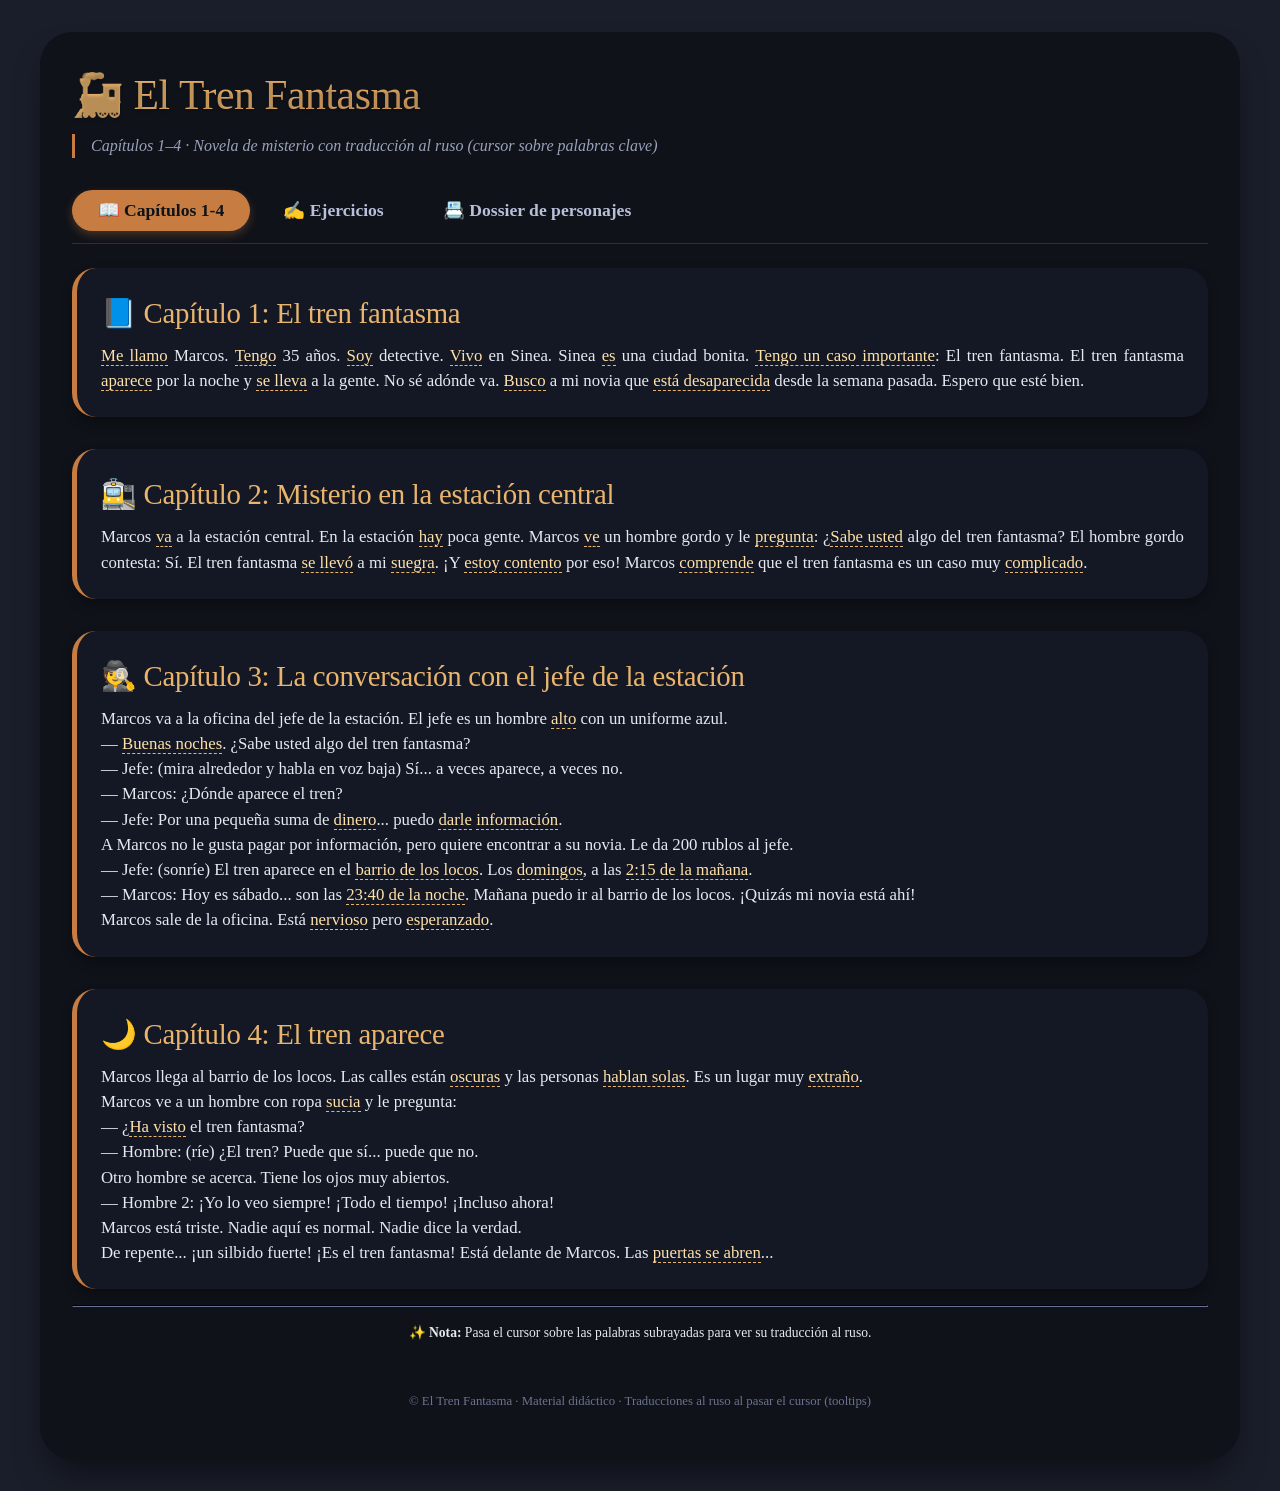
==== index.html @ 29acc06f "Rename trenfantasma.html to index.html" ====
<!DOCTYPE html>
<html lang="es">
<head>
    <meta charset="UTF-8">
    <meta name="viewport" content="width=device-width, initial-scale=1.0, user-scalable=yes">
    <title>El Tren Fantasma - Capítulos 1-4 | Novela interactiva para estudiantes</title>
    <style>
        * {
            margin: 0;
            padding: 0;
            box-sizing: border-box;
        }

        body {
            background: #1a1e2a;
            font-family: 'Segoe UI', 'Georgia', 'Times New Roman', serif;
            color: #e6e9f0;
            line-height: 1.5;
            padding: 2rem 1rem;
        }

        .container {
            max-width: 1200px;
            margin: 0 auto;
            background: #0f1219;
            border-radius: 2rem;
            box-shadow: 0 20px 35px -12px rgba(0,0,0,0.6);
            overflow: hidden;
            padding: 2rem 2rem 3rem;
        }

        h1, h2, h3 {
            font-weight: 500;
            letter-spacing: -0.01em;
        }

        h1 {
            font-size: 2.6rem;
            background: linear-gradient(135deg, #e9b56e, #c77d42);
            -webkit-background-clip: text;
            background-clip: text;
            color: transparent;
            margin-bottom: 0.5rem;
            text-shadow: 0 2px 3px rgba(0,0,0,0.2);
        }

        .sub {
            color: #9aa2bb;
            border-left: 3px solid #c77d42;
            padding-left: 1rem;
            margin-bottom: 2rem;
            font-style: italic;
        }

        /* TABS NAVIGATION */
        .tabs {
            display: flex;
            flex-wrap: wrap;
            gap: 0.5rem;
            margin: 2rem 0 1.5rem;
            border-bottom: 1px solid #2c2f3a;
            padding-bottom: 0.75rem;
        }

        .tab-btn {
            background: none;
            border: none;
            font-size: 1.1rem;
            font-weight: 600;
            padding: 0.6rem 1.6rem;
            border-radius: 40px;
            cursor: pointer;
            transition: 0.2s;
            color: #b9c0da;
            font-family: inherit;
        }

        .tab-btn.active {
            background: #c77d42;
            color: #0f1219;
            box-shadow: 0 4px 10px rgba(199,125,66,0.3);
        }

        .tab-btn:hover:not(.active) {
            background: #2a2e3f;
            color: #f0e6d2;
        }

        .tab-content {
            display: none;
            animation: fade 0.25s ease;
        }

        .tab-content.active {
            display: block;
        }

        @keyframes fade {
            from { opacity: 0; transform: translateY(5px);}
            to { opacity: 1; transform: translateY(0);}
        }

        /* capítulos cards */
        .capitulo-grid {
            display: flex;
            flex-direction: column;
            gap: 2rem;
        }

        .cap-card {
            background: #141824;
            border-radius: 1.5rem;
            padding: 1.5rem;
            border-left: 5px solid #c77d42;
            box-shadow: 0 6px 12px rgba(0,0,0,0.3);
        }

        .cap-card h3 {
            font-size: 1.8rem;
            color: #e9b56e;
            margin-bottom: 0.5rem;
        }

        .cap-text {
            font-size: 1.05rem;
            text-align: justify;
        }

        /* palabras con tooltip */
        .word-tip {
            border-bottom: 1px dashed #e9b56e;
            cursor: help;
            font-weight: 500;
            color: #ffe1aa;
            transition: 0.1s;
        }
        .word-tip:hover {
            background-color: #2c2e42;
            border-radius: 4px;
        }

        /* ejercicios */
        .exercise-block {
            background: #11141e;
            border-radius: 1.2rem;
            padding: 1.5rem;
            margin-bottom: 2rem;
            border: 1px solid #2a2f3c;
        }

        .exercise-title {
            font-size: 1.4rem;
            color: #d6a15a;
            margin-bottom: 1rem;
            display: flex;
            align-items: center;
            gap: 0.5rem;
        }

        .question-item {
            margin-bottom: 1rem;
            padding: 0.5rem 0;
            border-bottom: 1px solid #242838;
        }

        .truefalse {
            display: flex;
            gap: 1.2rem;
            margin-top: 0.4rem;
        }

        .truefalse label {
            display: flex;
            align-items: center;
            gap: 0.4rem;
            cursor: pointer;
        }

        .reflexion-text {
            width: 100%;
            background: #0b0e16;
            border: 1px solid #353b4a;
            border-radius: 1rem;
            padding: 0.7rem;
            color: #eceef5;
            margin-top: 0.5rem;
            font-family: inherit;
        }

        button.verificar {
            background: #c77d42;
            border: none;
            padding: 0.5rem 1.2rem;
            border-radius: 2rem;
            font-weight: bold;
            margin-top: 1rem;
            cursor: pointer;
            color: #111;
            transition: 0.2s;
        }

        button.verificar:hover {
            background: #e09857;
            transform: scale(0.97);
        }

        .feedback {
            margin-top: 0.7rem;
            font-size: 0.9rem;
            background: #1e222f;
            padding: 0.5rem 1rem;
            border-radius: 1rem;
            display: inline-block;
        }

        .dossier {
            background: #0e111b;
            border-radius: 1.5rem;
            padding: 1.5rem;
            display: flex;
            flex-wrap: wrap;
            gap: 2rem;
            justify-content: center;
        }

        .personaje {
            background: #191e2c;
            border-radius: 1.2rem;
            padding: 1rem 1.5rem;
            flex: 1 1 260px;
            border-top: 4px solid #c77d42;
        }

        .personaje h4 {
            font-size: 1.5rem;
            margin-bottom: 0.5rem;
            color: #e9b56e;
        }

        hr {
            border-color: #2c3140;
            margin: 1rem 0;
        }

        footer {
            text-align: center;
            margin-top: 3rem;
            font-size: 0.8rem;
            color: #6b728f;
        }

        @media (max-width: 700px) {
            .container { padding: 1.2rem; }
            .tab-btn { padding: 0.4rem 1rem; font-size: 0.9rem; }
        }
    </style>
</head>
<body>
<div class="container">
    <h1>🚂 El Tren Fantasma</h1>
    <div class="sub">Capítulos 1–4 · Novela de misterio con traducción al ruso (cursor sobre palabras clave)</div>

    <!-- TABS -->
    <div class="tabs">
        <button class="tab-btn active" data-tab="capitulos">📖 Capítulos 1-4</button>
        <button class="tab-btn" data-tab="ejercicios">✍️ Ejercicios</button>
        <button class="tab-btn" data-tab="dossier">📇 Dossier de personajes</button>
    </div>

    <!-- SECCIÓN CAPÍTULOS COMPLETOS -->
    <div id="capitulos" class="tab-content active">
        <div class="capitulo-grid">
            <!-- CAPÍTULO 1 -->
            <div class="cap-card">
                <h3>📘 Capítulo 1: El tren fantasma</h3>
                <div class="cap-text">
                    <p><span class="word-tip" title="Меня зовут">Me llamo</span> Marcos. <span class="word-tip" title="Я имею / мне">Tengo</span> 35 años. <span class="word-tip" title="Я есть / являюсь">Soy</span> detective. <span class="word-tip" title="Я живу">Vivo</span> en Sinea. Sinea <span class="word-tip" title="есть">es</span> una ciudad bonita. <span class="word-tip" title="У меня есть (важное дело)">Tengo un caso importante</span>: El tren fantasma. El tren fantasma <span class="word-tip" title="появляется">aparece</span> por la noche y <span class="word-tip" title="увозит, забирает">se lleva</span> a la gente. No sé adónde va. <span class="word-tip" title="Я ищу">Busco</span> a mi novia que <span class="word-tip" title="находится, является пропавшей">está desaparecida</span> desde la semana pasada. Espero que esté bien.</p>
                </div>
            </div>
            <!-- CAPÍTULO 2 -->
            <div class="cap-card">
                <h3>🚉 Capítulo 2: Misterio en la estación central</h3>
                <div class="cap-text">
                    <p>Marcos <span class="word-tip" title="идёт">va</span> a la estación central. En la estación <span class="word-tip" title="имеется / есть">hay</span> poca gente. Marcos <span class="word-tip" title="видит">ve</span> un hombre gordo y le <span class="word-tip" title="спрашивает">pregunta</span>: ¿<span class="word-tip" title="Знаете ли вы">Sabe usted</span> algo del tren fantasma? El hombre gordo contesta: Sí. El tren fantasma <span class="word-tip" title="забрал">se llevó</span> a mi <span class="word-tip" title="тёщу">suegra</span>. ¡Y <span class="word-tip" title="я доволен / рад">estoy contento</span> por eso! Marcos <span class="word-tip" title="понимает">comprende</span> que el tren fantasma es un caso muy <span class="word-tip" title="сложный">complicado</span>.</p>
                </div>
            </div>
            <!-- CAPÍTULO 3 -->
            <div class="cap-card">
                <h3>🕵️ Capítulo 3: La conversación con el jefe de la estación</h3>
                <div class="cap-text">
                    <p>Marcos va a la oficina del jefe de la estación. El jefe es un hombre <span class="word-tip" title="высокий">alto</span> con un uniforme azul.<br>
                    — <span class="word-tip" title="Доброй ночи">Buenas noches</span>. ¿Sabe usted algo del tren fantasma?<br>
                    — Jefe: (mira alrededor y habla en voz baja) Sí... a veces aparece, a veces no.<br>
                    — Marcos: ¿Dónde aparece el tren?<br>
                    — Jefe: Por una pequeña suma de <span class="word-tip" title="деньги">dinero</span>... puedo <span class="word-tip" title="дать вам">darle</span> <span class="word-tip" title="информацию">información</span>.<br>
                    A Marcos no le gusta pagar por información, pero quiere encontrar a su novia. Le da 200 rublos al jefe.<br>
                    — Jefe: (sonríe) El tren aparece en el <span class="word-tip" title="район безумцев">barrio de los locos</span>. Los <span class="word-tip" title="воскресенья">domingos</span>, a las <span class="word-tip" title="2:15 de la madrugada">2:15 de la mañana</span>.<br>
                    — Marcos: Hoy es sábado... son las <span class="word-tip" title="23:40 de la noche">23:40 de la noche</span>. Mañana puedo ir al barrio de los locos. ¡Quizás mi novia está ahí!<br>
                    Marcos sale de la oficina. Está <span class="word-tip" title="нервный">nervioso</span> pero <span class="word-tip" title="полный надежды">esperanzado</span>.</p>
                </div>
            </div>
            <!-- CAPÍTULO 4 -->
            <div class="cap-card">
                <h3>🌙 Capítulo 4: El tren aparece</h3>
                <div class="cap-text">
                    <p>Marcos llega al barrio de los locos. Las calles están <span class="word-tip" title="тёмные">oscuras</span> y las personas <span class="word-tip" title="говорят сами с собой">hablan solas</span>. Es un lugar muy <span class="word-tip" title="странный">extraño</span>.<br>
                    Marcos ve a un hombre con ropa <span class="word-tip" title="грязная">sucia</span> y le pregunta:<br>
                    — ¿<span class="word-tip" title="Вы видели">Ha visto</span> el tren fantasma?<br>
                    — Hombre: (ríe) ¿El tren? Puede que sí... puede que no.<br>
                    Otro hombre se acerca. Tiene los ojos muy abiertos.<br>
                    — Hombre 2: ¡Yo lo veo siempre! ¡Todo el tiempo! ¡Incluso ahora!<br>
                    Marcos está triste. Nadie aquí es normal. Nadie dice la verdad.<br>
                    De repente... ¡un silbido fuerte! ¡Es el tren fantasma! Está delante de Marcos. Las <span class="word-tip" title="двери открываются">puertas se abren</span>...</p>
                </div>
            </div>
        </div>
        <hr>
        <p style="font-size:0.85rem; text-align:center;">✨ <strong>Nota:</strong> Pasa el cursor sobre las palabras subrayadas para ver su traducción al ruso.</p>
    </div>

    <!-- SECCIÓN EJERCICIOS: Preguntas, V/F y reflexión -->
    <div id="ejercicios" class="tab-content">
        <h2 style="margin-bottom: 1rem;">📝 Ejercicios (Capítulos 1–4)</h2>
        
        <!-- Bloque Verdadero o Falso (5 preguntas) -->
        <div class="exercise-block">
            <div class="exercise-title">✅ 1. Verdadero o Falso (V/F)</div>
            <div id="vf-questions">
                <div class="question-item">
                    <p><strong>1.</strong> Marcos tiene 25 años.</p>
                    <div class="truefalse">
                        <label><input type="radio" name="vf1" value="F"> ❌ Falso</label>
                        <label><input type="radio" name="vf1" value="V"> ✔️ Verdadero</label>
                    </div>
                </div>
                <div class="question-item">
                    <p><strong>2.</strong> En la estación central hay mucha gente.</p>
                    <div class="truefalse">
                        <label><input type="radio" name="vf2" value="F"> ❌ Falso</label>
                        <label><input type="radio" name="vf2" value="V"> ✔️ Verdadero</label>
                    </div>
                </div>
                <div class="question-item">
                    <p><strong>3.</strong> El jefe de la estación dice que el tren aparece los domingos a las 2:15 de la mañana.</p>
                    <div class="truefalse">
                        <label><input type="radio" name="vf3" value="V"> ✔️ Verdadero</label>
                        <label><input type="radio" name="vf3" value="F"> ❌ Falso</label>
                    </div>
                </div>
                <div class="question-item">
                    <p><strong>4.</strong> En el barrio de los locos, Marcos encuentra a su novia inmediatamente.</p>
                    <div class="truefalse">
                        <label><input type="radio" name="vf4" value="F"> ❌ Falso</label>
                        <label><input type="radio" name="vf4" value="V"> ✔️ Verdadero</label>
                    </div>
                </div>
                <div class="question-item">
                    <p><strong>5.</strong> El hombre gordo del capítulo 2 estaba contento porque el tren fantasma se llevó a su suegra.</p>
                    <div class="truefalse">
                        <label><input type="radio" name="vf5" value="V"> ✔️ Verdadero</label>
                        <label><input type="radio" name="vf5" value="F"> ❌ Falso</label>
                    </div>
                </div>
            </div>
            <button class="verificar" id="checkVF">🔍 Verificar respuestas</button>
            <div id="feedbackVF" class="feedback"></div>
        </div>

        <!-- Bloque preguntas de comprensión (respuesta corta) -->
        <div class="exercise-block">
            <div class="exercise-title">📌 2. Preguntas de comprensión</div>
            <div class="question-item">
                <p><strong>1.</strong> ¿Cómo se llama el detective y cuántos años tiene? (según capítulo 1)</p>
                <textarea class="reflexion-text" id="q1" rows="2" placeholder="Escribe tu respuesta..."></textarea>
            </div>
            <div class="question-item">
                <p><strong>2.</strong> ¿Qué le pregunta Marcos al hombre gordo en la estación central?</p>
                <textarea class="reflexion-text" id="q2" rows="2" placeholder="Escribe tu respuesta..."></textarea>
            </div>
            <div class="question-item">
                <p><strong>3.</strong> ¿Qué tiene que hacer Marcos para obtener información del jefe de la estación?</p>
                <textarea class="reflexion-text" id="q3" rows="2" placeholder="Escribe tu respuesta..."></textarea>
            </div>
            <div class="question-item">
                <p><strong>4.</strong> Describe brevemente el ambiente del "barrio de los locos" (capítulo 4).</p>
                <textarea class="reflexion-text" id="q4" rows="2" placeholder="Escribe tu respuesta..."></textarea>
            </div>
            <button class="verificar" id="checkQA">📖 Verificar respuestas sugeridas</button>
            <div id="feedbackQA" class="feedback"></div>
        </div>

        <!-- Preguntas de reflexión personal -->
        <div class="exercise-block">
            <div class="exercise-title">💭 3. Preguntas de reflexión</div>
            <div class="question-item">
                <p><strong>1.</strong> ¿Por qué crees que el tren fantasma se lleva a la gente? ¿Qué simboliza en la historia?</p>
                <textarea class="reflexion-text" id="reflex1" rows="3" placeholder="Tu reflexión..."></textarea>
            </div>
            <div class="question-item">
                <p><strong>2.</strong> Si fueras Marcos, ¿irías al barrio de los locos a medianoche para buscar a tu novia? ¿Por qué?</p>
                <textarea class="reflexion-text" id="reflex2" rows="3" placeholder="Tu reflexión..."></textarea>
            </div>
            <div class="question-item">
                <p><strong>3.</strong> En el capítulo 3, el jefe pide dinero a cambio de información. ¿Crees que está bien? ¿Qué opinas?</p>
                <textarea class="reflexion-text" id="reflex3" rows="3" placeholder="Opina libremente..."></textarea>
            </div>
            <button class="verificar" id="checkReflex">✨ Guardar / Revisar reflexiones</button>
            <div id="feedbackReflex" class="feedback">📝 Tus respuestas se han registrado localmente (puedes seguir editándolas).</div>
        </div>
    </div>

    <!-- DOSSIER DE PERSONAJES -->
    <div id="dossier" class="tab-content">
        <h2 style="margin-bottom: 1rem;">📋 Dossier de personajes importantes</h2>
        <div class="dossier">
            <div class="personaje">
                <h4>🕵️ Marcos</h4>
                <p><strong>Detective de 35 años</strong>, vive en Sinea. Busca a su novia desaparecida, Alicia. Valiente pero nervioso ante lo desconocido. Obstinado y con sentido de la justicia.</p>
                <p><span class="word-tip" title="rasgos: persistente, valiente">Persistente · Leal</span></p>
            </div>
            <div class="personaje">
                <h4>🌙 Alicia Gómez</h4>
                <p><strong>Novia de Marcos</strong>, 31 años. Astróloga y tarotista profesional. Desapareció una semana antes del inicio. Cabello castaño rojizo, lunar en el cuello. Apasionada por misterios sobrenaturales.</p>
                <p><span class="word-tip" title="vegetariana, colecciona libros de fantasmas">Esotérica · Vegetariana</span></p>
            </div>
            <div class="personaje">
                <h4>🧑‍🦰 Hombre gordo (cap.2)</h4>
                <p>Testigo en la estación central. Su suegra fue "llevada" por el tren fantasma y él está contento. Humor ácido.</p>
                <p><span class="word-tip" title="yerno de la señora mayor">Yerno sarcástico</span></p>
            </div>
            <div class="personaje">
                <h4>👮 Jefe de estación</h4>
                <p>Hombre alto, uniforme azul, corrupto pero con información clave. Vende datos: el tren aparece los domingos a las 2:15 en el Barrio de los Locos.</p>
            </div>
            <div class="personaje">
                <h4>👥 Habitantes del barrio de los locos</h4>
                <p>Personas extrañas, hablan solas, ropa sucia. Dos hombres: uno responde evasivamente, otro asegura ver el tren "todo el tiempo". Simbolizan confusión y locura.</p>
            </div>
        </div>
        <hr>
        <p style="margin-top: 1rem; font-size:0.9rem;"><span class="word-tip" title="información adicional">📌 Nota:</span> El tren fantasma solo aparece para "pecadores" (según insinúa el inspector en capítulos posteriores). En los primeros 4 capítulos ya se presenta el misterio principal.</p>
    </div>

    <footer>© El Tren Fantasma · Material didáctico · Traducciones al ruso al pasar el cursor (tooltips)</footer>
</div>

<script>
    // Función para cambiar tabs
    const tabsBtns = document.querySelectorAll('.tab-btn');
    const contents = document.querySelectorAll('.tab-content');
    tabsBtns.forEach(btn => {
        btn.addEventListener('click', () => {
            const tabId = btn.getAttribute('data-tab');
            contents.forEach(content => content.classList.remove('active'));
            tabsBtns.forEach(b => b.classList.remove('active'));
            document.getElementById(tabId).classList.add('active');
            btn.classList.add('active');
        });
    });

    // Verdadero o Falso (respuestas esperadas)
    const correctVF = {
        vf1: 'F',  // Marcos tiene 35 años, no 25.
        vf2: 'F',  // Hay poca gente, no mucha.
        vf3: 'V',  // cierto: domingos 2:15
        vf4: 'F',  // no encuentra a Alicia en cap4, solo llega el tren
        vf5: 'V'   // contento porque se llevó a su suegra.
    };

    document.getElementById('checkVF').addEventListener('click', () => {
        let results = [];
        let allOk = true;
        for (let i = 1; i <= 5; i++) {
            const selected = document.querySelector(`input[name="vf${i}"]:checked`);
            const userVal = selected ? selected.value : null;
            const correctVal = correctVF[`vf${i}`];
            if (userVal === correctVal) {
                results.push(`✅ Pregunta ${i}: correcta`);
            } else {
                allOk = false;
                results.push(`❌ Pregunta ${i}: incorrecta. Respuesta correcta era ${correctVal === 'V' ? 'Verdadero' : 'Falso'}.`);
            }
        }
        document.getElementById('feedbackVF').innerHTML = results.join('<br>');
    });

    // Preguntas de comprensión: sugerencias dinámicas
    const expectedAnswers = {
        q1: "Marcos / Se llama Marcos y tiene 35 años.",
        q2: "Le pregunta sobre el tren fantasma / ¿Sabe algo del tren fantasma?",
        q3: "Pagar / Darle dinero (200 rublos) para obtener la información.",
        q4: "Calles oscuras, personas que hablan solas, ambiente extraño, nadie es normal."
    };

    document.getElementById('checkQA').addEventListener('click', () => {
        let user1 = document.getElementById('q1').value.trim();
        let user2 = document.getElementById('q2').value.trim();
        let user3 = document.getElementById('q3').value.trim();
        let user4 = document.getElementById('q4').value.trim();
        let feedback = "";
        if (user1.length > 0) feedback += `📌 1. Respuesta sugerida: ${expectedAnswers.q1}<br>`;
        else feedback += `⚠️ 1. No has respondido. Sugerencia: ${expectedAnswers.q1}<br>`;
        if (user2.length > 0) feedback += `📌 2. Respuesta sugerida: ${expectedAnswers.q2}<br>`;
        else feedback += `⚠️ 2. Sugerencia: ${expectedAnswers.q2}<br>`;
        if (user3.length > 0) feedback += `📌 3. Respuesta sugerida: ${expectedAnswers.q3}<br>`;
        else feedback += `⚠️ 3. Sugerencia: ${expectedAnswers.q3}<br>`;
        if (user4.length > 0) feedback += `📌 4. Respuesta sugerida: ${expectedAnswers.q4}<br>`;
        else feedback += `⚠️ 4. Sugerencia: ${expectedAnswers.q4}<br>`;
        feedback += `<br>✨ Tus respuestas personales son válidas. Compara con las ideas clave.`;
        document.getElementById('feedbackQA').innerHTML = feedback;
    });

    // Reflexiones: guardar en localStorage para no perder (opcional) y aviso amigable
    document.getElementById('checkReflex').addEventListener('click', () => {
        const reflex1 = document.getElementById('reflex1').value;
        const reflex2 = document.getElementById('reflex2').value;
        const reflex3 = document.getElementById('reflex3').value;
        if (reflex1) localStorage.setItem('reflex_cap1_4', reflex1);
        if (reflex2) localStorage.setItem('reflex_cap2_4', reflex2);
        if (reflex3) localStorage.setItem('reflex_cap3_4', reflex3);
        document.getElementById('feedbackReflex').innerHTML = '✅ Reflexiones guardadas (en tu navegador). ¡Sigue profundizando!';
        setTimeout(() => {
            document.getElementById('feedbackReflex').innerHTML = '📝 Tus respuestas se han registrado localmente (puedes seguir editándolas).';
        }, 3000);
    });

    // Cargar reflexiones si existen previamente
    if(localStorage.getItem('reflex_cap1_4')) document.getElementById('reflex1').value = localStorage.getItem('reflex_cap1_4');
    if(localStorage.getItem('reflex_cap2_4')) document.getElementById('reflex2').value = localStorage.getItem('reflex_cap2_4');
    if(localStorage.getItem('reflex_cap3_4')) document.getElementById('reflex3').value = localStorage.getItem('reflex_cap3_4');
    
    // Pequeña mejora: tooltips nativos, pero el CSS ya maneja .word-tip con title.
    // Todo el contenido de capítulos tiene títulos en ruso mediante atributo title.
</script>
</body>
</html>
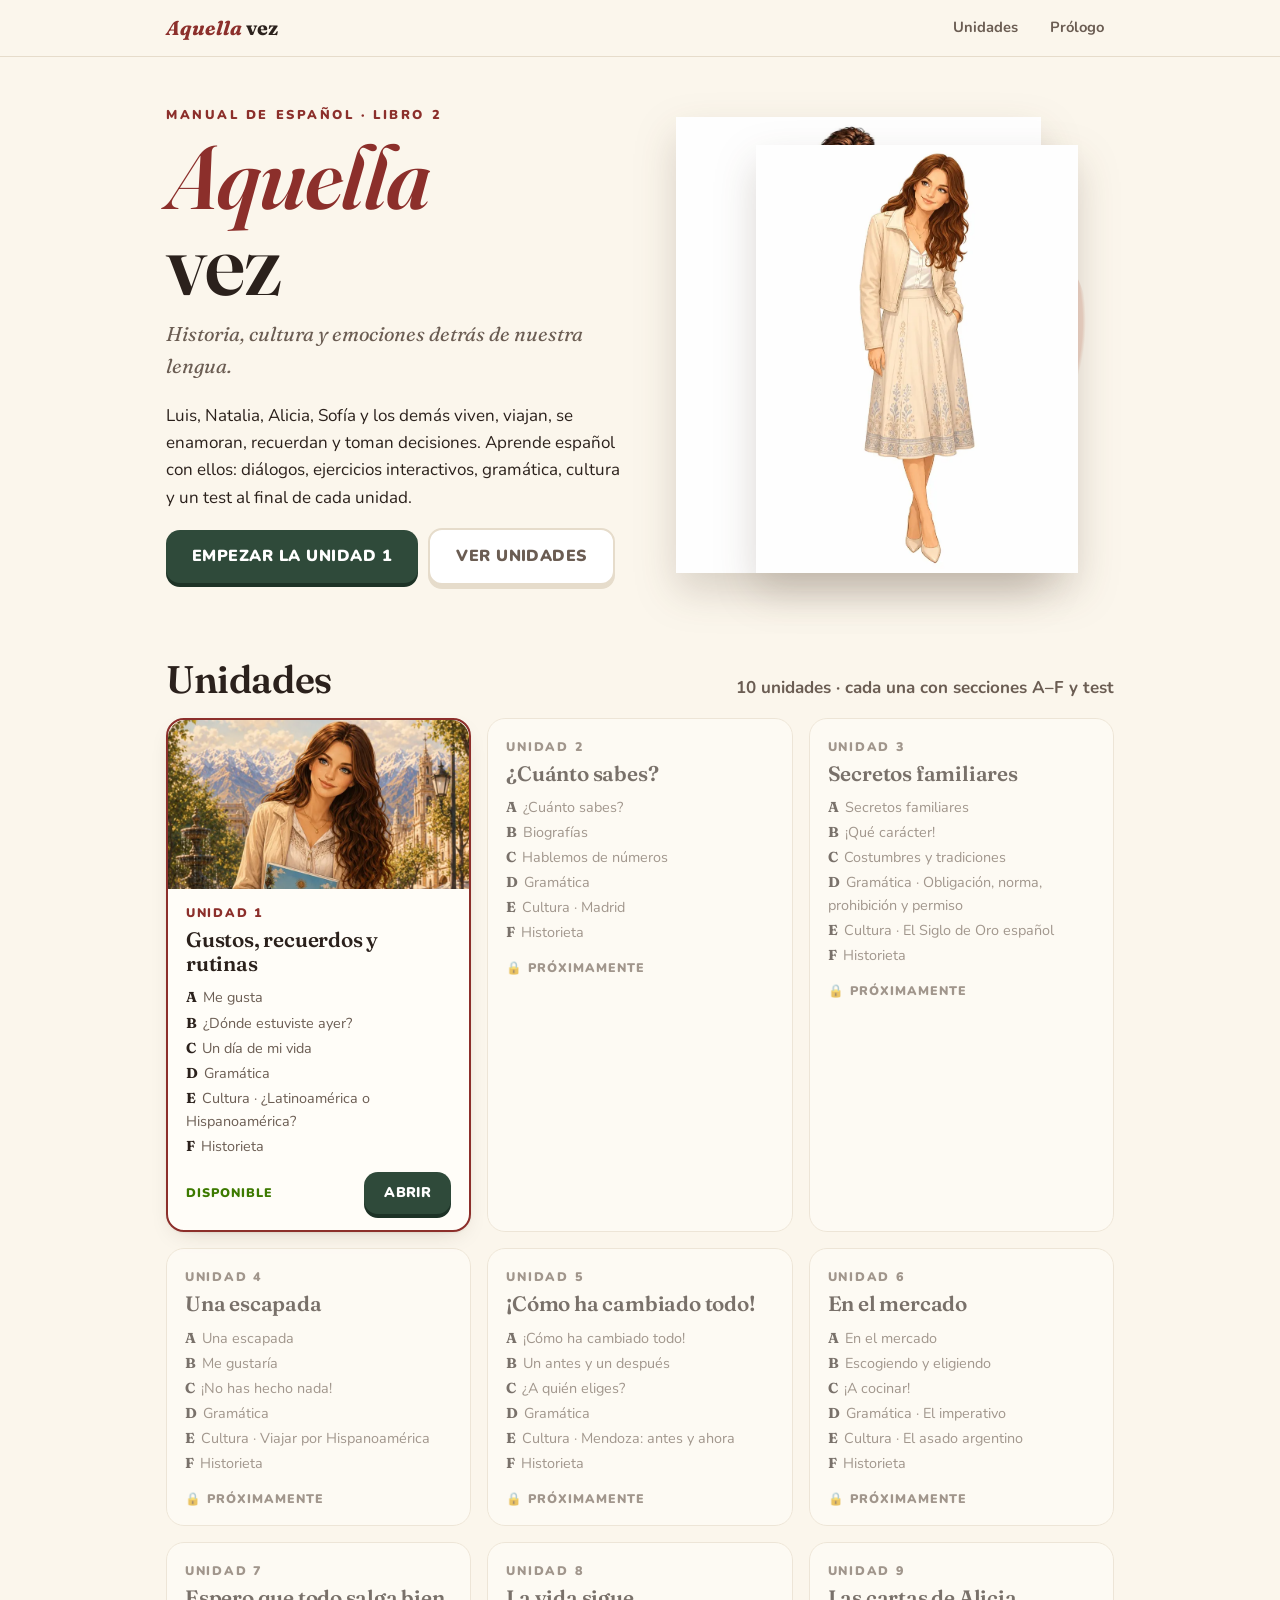
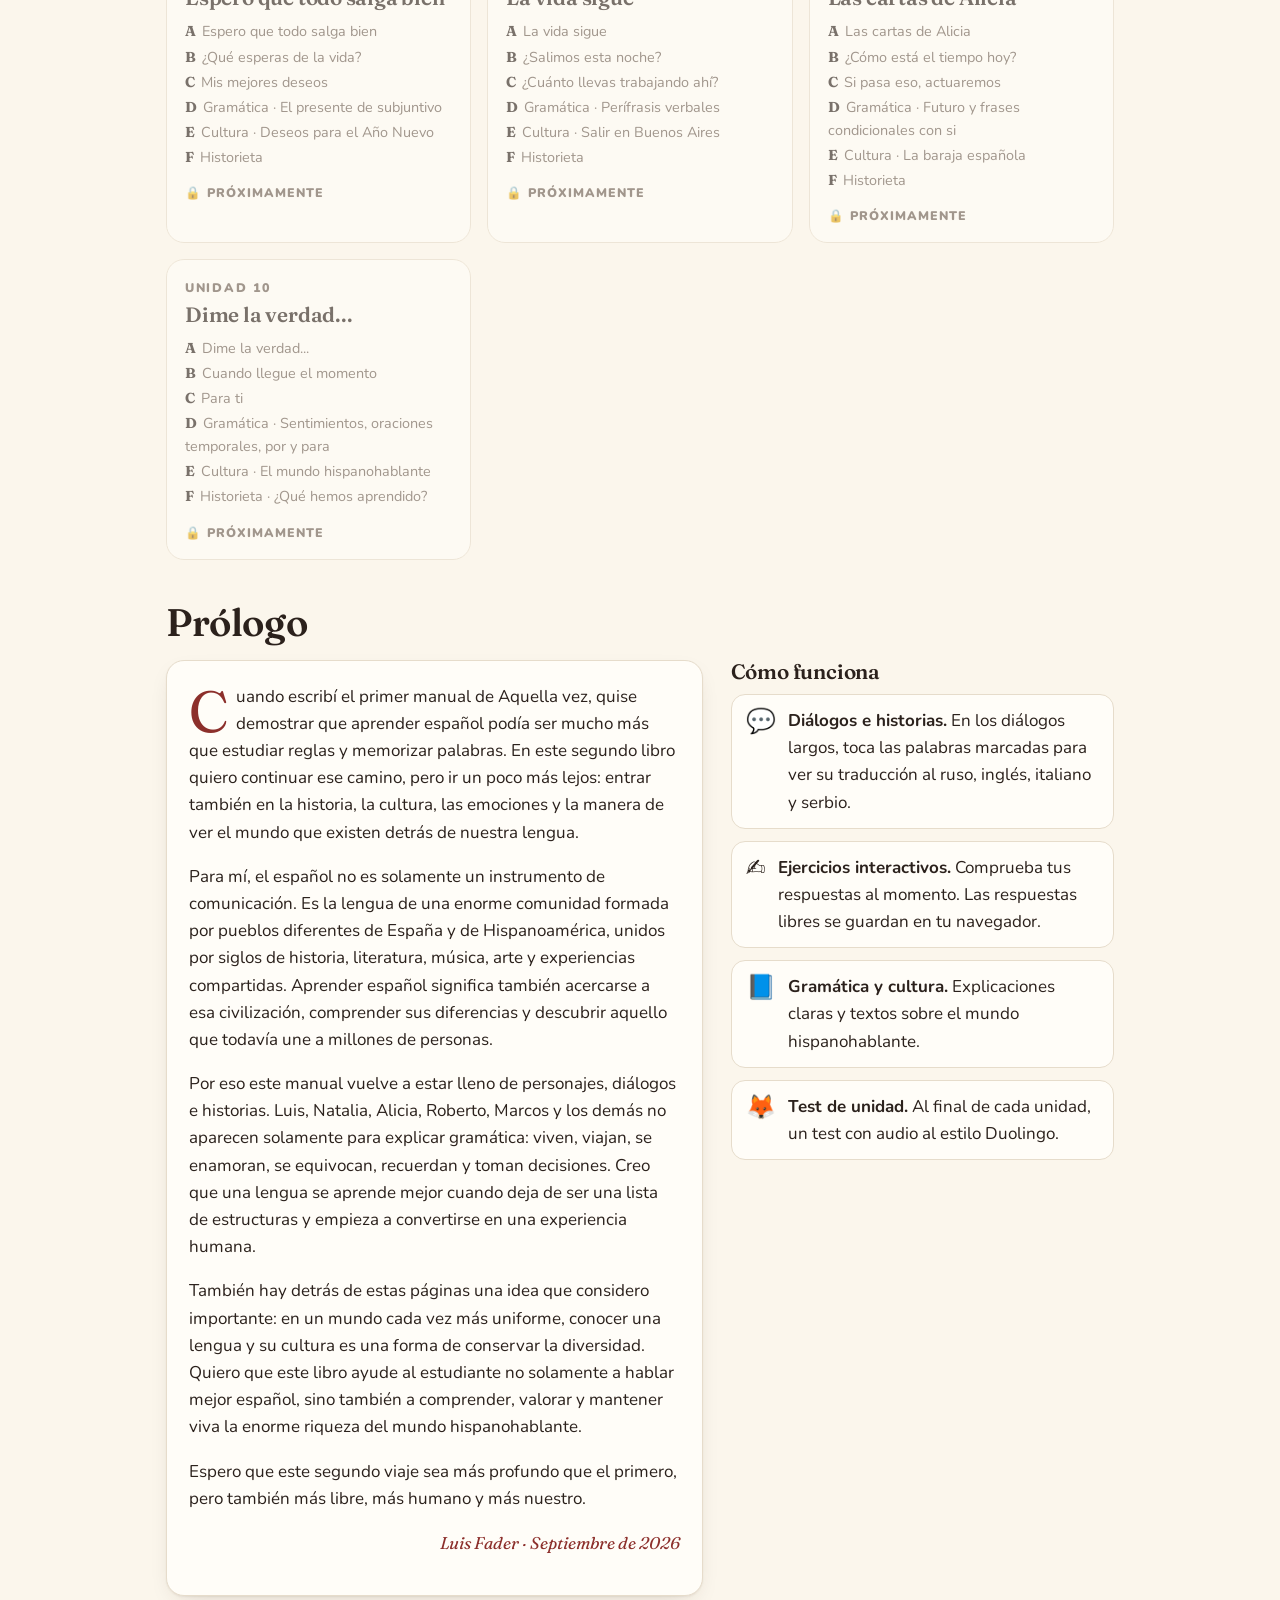
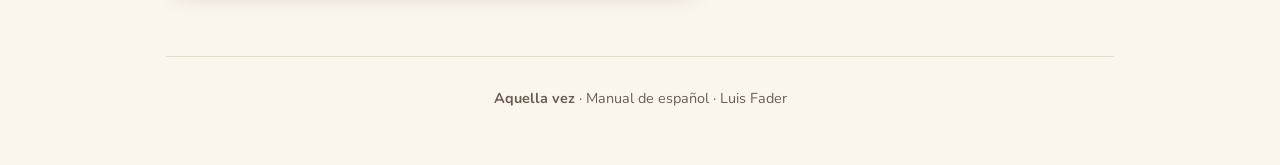
==== commit e69c94a6: "Nuevo sitio del manual Aquella vez: estructura general y Unidad 1 - Portada con índice de las 10 uni" ====
--- a/index.html
+++ b/index.html
@@ -1,536 +1,146 @@
-<!DOCTYPE html>
+<!doctype html>
 <html lang="es">
 <head>
-    <meta charset="UTF-8">
-    <meta name="viewport" content="width=device-width, initial-scale=1.0, user-scalable=yes">
-    <title>El Tren Fantasma - Capítulos 1-4 | Novela interactiva para estudiantes</title>
-    <style>
-        * {
-            margin: 0;
-            padding: 0;
-            box-sizing: border-box;
-        }
-
-        body {
-            background: #1a1e2a;
-            font-family: 'Segoe UI', 'Georgia', 'Times New Roman', serif;
-            color: #e6e9f0;
-            line-height: 1.5;
-            padding: 2rem 1rem;
-        }
-
-        .container {
-            max-width: 1200px;
-            margin: 0 auto;
-            background: #0f1219;
-            border-radius: 2rem;
-            box-shadow: 0 20px 35px -12px rgba(0,0,0,0.6);
-            overflow: hidden;
-            padding: 2rem 2rem 3rem;
-        }
-
-        h1, h2, h3 {
-            font-weight: 500;
-            letter-spacing: -0.01em;
-        }
-
-        h1 {
-            font-size: 2.6rem;
-            background: linear-gradient(135deg, #e9b56e, #c77d42);
-            -webkit-background-clip: text;
-            background-clip: text;
-            color: transparent;
-            margin-bottom: 0.5rem;
-            text-shadow: 0 2px 3px rgba(0,0,0,0.2);
-        }
-
-        .sub {
-            color: #9aa2bb;
-            border-left: 3px solid #c77d42;
-            padding-left: 1rem;
-            margin-bottom: 2rem;
-            font-style: italic;
-        }
-
-        /* TABS NAVIGATION */
-        .tabs {
-            display: flex;
-            flex-wrap: wrap;
-            gap: 0.5rem;
-            margin: 2rem 0 1.5rem;
-            border-bottom: 1px solid #2c2f3a;
-            padding-bottom: 0.75rem;
-        }
-
-        .tab-btn {
-            background: none;
-            border: none;
-            font-size: 1.1rem;
-            font-weight: 600;
-            padding: 0.6rem 1.6rem;
-            border-radius: 40px;
-            cursor: pointer;
-            transition: 0.2s;
-            color: #b9c0da;
-            font-family: inherit;
-        }
-
-        .tab-btn.active {
-            background: #c77d42;
-            color: #0f1219;
-            box-shadow: 0 4px 10px rgba(199,125,66,0.3);
-        }
-
-        .tab-btn:hover:not(.active) {
-            background: #2a2e3f;
-            color: #f0e6d2;
-        }
-
-        .tab-content {
-            display: none;
-            animation: fade 0.25s ease;
-        }
-
-        .tab-content.active {
-            display: block;
-        }
-
-        @keyframes fade {
-            from { opacity: 0; transform: translateY(5px);}
-            to { opacity: 1; transform: translateY(0);}
-        }
-
-        /* capítulos cards */
-        .capitulo-grid {
-            display: flex;
-            flex-direction: column;
-            gap: 2rem;
-        }
-
-        .cap-card {
-            background: #141824;
-            border-radius: 1.5rem;
-            padding: 1.5rem;
-            border-left: 5px solid #c77d42;
-            box-shadow: 0 6px 12px rgba(0,0,0,0.3);
-        }
-
-        .cap-card h3 {
-            font-size: 1.8rem;
-            color: #e9b56e;
-            margin-bottom: 0.5rem;
-        }
-
-        .cap-text {
-            font-size: 1.05rem;
-            text-align: justify;
-        }
-
-        /* palabras con tooltip */
-        .word-tip {
-            border-bottom: 1px dashed #e9b56e;
-            cursor: help;
-            font-weight: 500;
-            color: #ffe1aa;
-            transition: 0.1s;
-        }
-        .word-tip:hover {
-            background-color: #2c2e42;
-            border-radius: 4px;
-        }
-
-        /* ejercicios */
-        .exercise-block {
-            background: #11141e;
-            border-radius: 1.2rem;
-            padding: 1.5rem;
-            margin-bottom: 2rem;
-            border: 1px solid #2a2f3c;
-        }
-
-        .exercise-title {
-            font-size: 1.4rem;
-            color: #d6a15a;
-            margin-bottom: 1rem;
-            display: flex;
-            align-items: center;
-            gap: 0.5rem;
-        }
-
-        .question-item {
-            margin-bottom: 1rem;
-            padding: 0.5rem 0;
-            border-bottom: 1px solid #242838;
-        }
-
-        .truefalse {
-            display: flex;
-            gap: 1.2rem;
-            margin-top: 0.4rem;
-        }
-
-        .truefalse label {
-            display: flex;
-            align-items: center;
-            gap: 0.4rem;
-            cursor: pointer;
-        }
-
-        .reflexion-text {
-            width: 100%;
-            background: #0b0e16;
-            border: 1px solid #353b4a;
-            border-radius: 1rem;
-            padding: 0.7rem;
-            color: #eceef5;
-            margin-top: 0.5rem;
-            font-family: inherit;
-        }
-
-        button.verificar {
-            background: #c77d42;
-            border: none;
-            padding: 0.5rem 1.2rem;
-            border-radius: 2rem;
-            font-weight: bold;
-            margin-top: 1rem;
-            cursor: pointer;
-            color: #111;
-            transition: 0.2s;
-        }
-
-        button.verificar:hover {
-            background: #e09857;
-            transform: scale(0.97);
-        }
-
-        .feedback {
-            margin-top: 0.7rem;
-            font-size: 0.9rem;
-            background: #1e222f;
-            padding: 0.5rem 1rem;
-            border-radius: 1rem;
-            display: inline-block;
-        }
-
-        .dossier {
-            background: #0e111b;
-            border-radius: 1.5rem;
-            padding: 1.5rem;
-            display: flex;
-            flex-wrap: wrap;
-            gap: 2rem;
-            justify-content: center;
-        }
-
-        .personaje {
-            background: #191e2c;
-            border-radius: 1.2rem;
-            padding: 1rem 1.5rem;
-            flex: 1 1 260px;
-            border-top: 4px solid #c77d42;
-        }
-
-        .personaje h4 {
-            font-size: 1.5rem;
-            margin-bottom: 0.5rem;
-            color: #e9b56e;
-        }
-
-        hr {
-            border-color: #2c3140;
-            margin: 1rem 0;
-        }
-
-        footer {
-            text-align: center;
-            margin-top: 3rem;
-            font-size: 0.8rem;
-            color: #6b728f;
-        }
-
-        @media (max-width: 700px) {
-            .container { padding: 1.2rem; }
-            .tab-btn { padding: 0.4rem 1rem; font-size: 0.9rem; }
-        }
-    </style>
+<meta charset="utf-8">
+<meta name="viewport" content="width=device-width, initial-scale=1, viewport-fit=cover">
+<title>Aquella vez · Manual de español</title>
+<meta name="description" content="Aquella vez, manual de español de Luis Fader: diálogos, historias, gramática, cultura y tests interactivos.">
+<meta name="theme-color" content="#fbf6ec">
+<link rel="preconnect" href="https://fonts.googleapis.com">
+<link rel="preconnect" href="https://fonts.gstatic.com" crossorigin>
+<link href="https://fonts.googleapis.com/css2?family=Fraunces:ital,opsz,wght@0,9..144,500;0,9..144,600;0,9..144,700;1,9..144,500&family=Nunito:wght@400;600;700;800;900&display=swap" rel="stylesheet">
+<link rel="stylesheet" href="assets/css/estilo.css">
+<link rel="icon" href="assets/img/zorro.webp">
+<style>
+  .hero { display: grid; grid-template-columns: 1fr 1fr; gap: 36px; align-items: center; padding: 48px 0 32px; }
+  .hero .sobre { font-weight: 900; letter-spacing: .2em; text-transform: uppercase; color: var(--vino); font-size: .8rem; }
+  .hero h1 { font-size: clamp(3rem, 10vw, 5.6rem); margin: .1em 0 .15em; line-height: .95; }
+  .hero h1 em { color: var(--vino); }
+  .hero .sub { font-family: var(--serif); font-style: italic; font-size: 1.25rem; color: var(--tinta-suave); }
+  .hero .personajes { position: relative; aspect-ratio: 1 / 1; }
+  .hero .personajes img { position: absolute; bottom: 0; height: 100%; width: auto; filter: drop-shadow(0 18px 20px rgba(60,40,20,.18)); }
+  .hero .personajes .l { left: 4%; }
+  .hero .personajes .n { right: 8%; height: 94%; }
+  .hero .personajes::before { content: ""; position: absolute; inset: 8% 4% 0; border-radius: 50% 50% 24px 24px; background: radial-gradient(circle at 50% 40%, #f6e3c9, #efd6c8 60%, transparent 61%); }
+  .titulo-sec { display: flex; align-items: baseline; justify-content: space-between; gap: 12px; margin: 40px 0 16px; flex-wrap: wrap; }
+  .titulo-sec h2 { font-size: clamp(1.7rem, 5vw, 2.4rem); margin: 0; }
+  .titulo-sec span { color: var(--tinta-suave); font-weight: 700; }
+  .unidades { display: grid; grid-template-columns: repeat(auto-fill, minmax(270px, 1fr)); gap: 16px; }
+  .u { position: relative; background: var(--tarjeta); border: 1px solid var(--linea); border-radius: var(--radio); padding: 18px 18px 16px; display: flex; flex-direction: column; text-decoration: none; color: var(--tinta); }
+  .u .n { font-weight: 900; letter-spacing: .14em; text-transform: uppercase; font-size: .78rem; color: var(--tinta-suave); }
+  .u h3 { font-size: 1.3rem; margin: .25em 0 .5em; }
+  .u ol { list-style: none; margin: 0; padding: 0; font-size: .9rem; color: var(--tinta-suave); display: grid; gap: 2px; }
+  .u ol b { color: var(--tinta); font-family: var(--serif); margin-right: 6px; }
+  .u .estado { margin-top: 14px; font-size: .78rem; font-weight: 900; letter-spacing: .08em; text-transform: uppercase; }
+  .u.bloq { opacity: .62; }
+  .u.bloq .estado { color: var(--tinta-suave); }
+  .u.abierta { border: 2px solid var(--vino); box-shadow: var(--sombra); transition: transform .15s; }
+  .u.abierta:hover { transform: translateY(-3px); }
+  .u.abierta .portadita { margin: -18px -18px 14px; border-radius: var(--radio) var(--radio) 0 0; overflow: hidden; aspect-ratio: 16 / 9; }
+  .u.abierta .portadita img { width: 100%; height: 100%; object-fit: cover; object-position: 50% 25%; }
+  .u.abierta .n { color: var(--vino); }
+  .u.abierta .estado { color: #3d7a00; display: flex; justify-content: space-between; align-items: center; }
+  .u.abierta .estado .btn { text-transform: uppercase; }
+  .prologo { display: grid; grid-template-columns: 1.4fr 1fr; gap: 28px; align-items: start; }
+  .prologo .texto p:first-child::first-letter { font-family: var(--serif); font-size: 3.4em; float: left; line-height: .85; padding: 4px 8px 0 0; color: var(--vino); }
+  .firma { font-family: var(--serif); font-style: italic; text-align: right; color: var(--vino); }
+  .como { list-style: none; padding: 0; margin: 0; display: grid; gap: 12px; }
+  .como li { display: flex; gap: 12px; align-items: flex-start; background: var(--tarjeta); border: 1px solid var(--linea); border-radius: 14px; padding: 12px 14px; }
+  .como .ico { font-size: 1.5rem; line-height: 1.2; }
+  @media (max-width: 760px) {
+    .hero { grid-template-columns: 1fr; padding-top: 28px; gap: 10px; }
+    .hero .personajes { max-width: 340px; width: 100%; margin: 0 auto; order: -1; }
+    .prologo { grid-template-columns: 1fr; }
+  }
+</style>
 </head>
 <body>
-<div class="container">
-    <h1>🚂 El Tren Fantasma</h1>
-    <div class="sub">Capítulos 1–4 · Novela de misterio con traducción al ruso (cursor sobre palabras clave)</div>
 
-    <!-- TABS -->
-    <div class="tabs">
-        <button class="tab-btn active" data-tab="capitulos">📖 Capítulos 1-4</button>
-        <button class="tab-btn" data-tab="ejercicios">✍️ Ejercicios</button>
-        <button class="tab-btn" data-tab="dossier">📇 Dossier de personajes</button>
+<header class="barra">
+  <div class="envoltura">
+    <a class="marca" href="index.html"><em>Aquella</em> vez</a>
+    <span class="espacio"></span>
+    <a class="enlace" href="#unidades">Unidades</a>
+    <a class="enlace" href="#prologo">Prólogo</a>
+  </div>
+</header>
+
+<main class="envoltura">
+  <section class="hero">
+    <div>
+      <div class="sobre">Manual de español · Libro 2</div>
+      <h1><em>Aquella</em><br>vez</h1>
+      <p class="sub">Historia, cultura y emociones detrás de nuestra lengua.</p>
+      <p>Luis, Natalia, Alicia, Sofía y los demás viven, viajan, se enamoran, recuerdan y toman decisiones. Aprende español con ellos: diálogos, ejercicios interactivos, gramática, cultura y un test al final de cada unidad.</p>
+      <div class="acciones">
+        <a class="btn grande" href="unidad-1.html" style="text-decoration:none">Empezar la unidad 1</a>
+        <a class="btn sec grande" href="#unidades" style="text-decoration:none">Ver unidades</a>
+      </div>
     </div>
+    <div class="personajes" aria-hidden="true">
+      <img class="l" src="assets/img/u1/luis.webp" alt="">
+      <img class="n" src="assets/img/u1/natalia.webp" alt="">
+    </div>
+  </section>
 
-    <!-- SECCIÓN CAPÍTULOS COMPLETOS -->
-    <div id="capitulos" class="tab-content active">
-        <div class="capitulo-grid">
-            <!-- CAPÍTULO 1 -->
-            <div class="cap-card">
-                <h3>📘 Capítulo 1: El tren fantasma</h3>
-                <div class="cap-text">
-                    <p><span class="word-tip" title="Меня зовут">Me llamo</span> Marcos. <span class="word-tip" title="Я имею / мне">Tengo</span> 35 años. <span class="word-tip" title="Я есть / являюсь">Soy</span> detective. <span class="word-tip" title="Я живу">Vivo</span> en Sinea. Sinea <span class="word-tip" title="есть">es</span> una ciudad bonita. <span class="word-tip" title="У меня есть (важное дело)">Tengo un caso importante</span>: El tren fantasma. El tren fantasma <span class="word-tip" title="появляется">aparece</span> por la noche y <span class="word-tip" title="увозит, забирает">se lleva</span> a la gente. No sé adónde va. <span class="word-tip" title="Я ищу">Busco</span> a mi novia que <span class="word-tip" title="находится, является пропавшей">está desaparecida</span> desde la semana pasada. Espero que esté bien.</p>
-                </div>
-            </div>
-            <!-- CAPÍTULO 2 -->
-            <div class="cap-card">
-                <h3>🚉 Capítulo 2: Misterio en la estación central</h3>
-                <div class="cap-text">
-                    <p>Marcos <span class="word-tip" title="идёт">va</span> a la estación central. En la estación <span class="word-tip" title="имеется / есть">hay</span> poca gente. Marcos <span class="word-tip" title="видит">ve</span> un hombre gordo y le <span class="word-tip" title="спрашивает">pregunta</span>: ¿<span class="word-tip" title="Знаете ли вы">Sabe usted</span> algo del tren fantasma? El hombre gordo contesta: Sí. El tren fantasma <span class="word-tip" title="забрал">se llevó</span> a mi <span class="word-tip" title="тёщу">suegra</span>. ¡Y <span class="word-tip" title="я доволен / рад">estoy contento</span> por eso! Marcos <span class="word-tip" title="понимает">comprende</span> que el tren fantasma es un caso muy <span class="word-tip" title="сложный">complicado</span>.</p>
-                </div>
-            </div>
-            <!-- CAPÍTULO 3 -->
-            <div class="cap-card">
-                <h3>🕵️ Capítulo 3: La conversación con el jefe de la estación</h3>
-                <div class="cap-text">
-                    <p>Marcos va a la oficina del jefe de la estación. El jefe es un hombre <span class="word-tip" title="высокий">alto</span> con un uniforme azul.<br>
-                    — <span class="word-tip" title="Доброй ночи">Buenas noches</span>. ¿Sabe usted algo del tren fantasma?<br>
-                    — Jefe: (mira alrededor y habla en voz baja) Sí... a veces aparece, a veces no.<br>
-                    — Marcos: ¿Dónde aparece el tren?<br>
-                    — Jefe: Por una pequeña suma de <span class="word-tip" title="деньги">dinero</span>... puedo <span class="word-tip" title="дать вам">darle</span> <span class="word-tip" title="информацию">información</span>.<br>
-                    A Marcos no le gusta pagar por información, pero quiere encontrar a su novia. Le da 200 rublos al jefe.<br>
-                    — Jefe: (sonríe) El tren aparece en el <span class="word-tip" title="район безумцев">barrio de los locos</span>. Los <span class="word-tip" title="воскресенья">domingos</span>, a las <span class="word-tip" title="2:15 de la madrugada">2:15 de la mañana</span>.<br>
-                    — Marcos: Hoy es sábado... son las <span class="word-tip" title="23:40 de la noche">23:40 de la noche</span>. Mañana puedo ir al barrio de los locos. ¡Quizás mi novia está ahí!<br>
-                    Marcos sale de la oficina. Está <span class="word-tip" title="нервный">nervioso</span> pero <span class="word-tip" title="полный надежды">esperanzado</span>.</p>
-                </div>
-            </div>
-            <!-- CAPÍTULO 4 -->
-            <div class="cap-card">
-                <h3>🌙 Capítulo 4: El tren aparece</h3>
-                <div class="cap-text">
-                    <p>Marcos llega al barrio de los locos. Las calles están <span class="word-tip" title="тёмные">oscuras</span> y las personas <span class="word-tip" title="говорят сами с собой">hablan solas</span>. Es un lugar muy <span class="word-tip" title="странный">extraño</span>.<br>
-                    Marcos ve a un hombre con ropa <span class="word-tip" title="грязная">sucia</span> y le pregunta:<br>
-                    — ¿<span class="word-tip" title="Вы видели">Ha visto</span> el tren fantasma?<br>
-                    — Hombre: (ríe) ¿El tren? Puede que sí... puede que no.<br>
-                    Otro hombre se acerca. Tiene los ojos muy abiertos.<br>
-                    — Hombre 2: ¡Yo lo veo siempre! ¡Todo el tiempo! ¡Incluso ahora!<br>
-                    Marcos está triste. Nadie aquí es normal. Nadie dice la verdad.<br>
-                    De repente... ¡un silbido fuerte! ¡Es el tren fantasma! Está delante de Marcos. Las <span class="word-tip" title="двери открываются">puertas se abren</span>...</p>
-                </div>
-            </div>
-        </div>
-        <hr>
-        <p style="font-size:0.85rem; text-align:center;">✨ <strong>Nota:</strong> Pasa el cursor sobre las palabras subrayadas para ver su traducción al ruso.</p>
+  <section id="unidades">
+    <div class="titulo-sec"><h2>Unidades</h2><span>10 unidades · cada una con secciones A–F y test</span></div>
+    <div class="unidades" id="lista-unidades"></div>
+  </section>
+
+  <section id="prologo">
+    <div class="titulo-sec"><h2>Prólogo</h2></div>
+    <div class="prologo">
+      <div class="texto tarjeta" style="margin:0">
+        <p>Cuando escribí el primer manual de Aquella vez, quise demostrar que aprender español podía ser mucho más que estudiar reglas y memorizar palabras. En este segundo libro quiero continuar ese camino, pero ir un poco más lejos: entrar también en la historia, la cultura, las emociones y la manera de ver el mundo que existen detrás de nuestra lengua.</p>
+        <p>Para mí, el español no es solamente un instrumento de comunicación. Es la lengua de una enorme comunidad formada por pueblos diferentes de España y de Hispanoamérica, unidos por siglos de historia, literatura, música, arte y experiencias compartidas. Aprender español significa también acercarse a esa civilización, comprender sus diferencias y descubrir aquello que todavía une a millones de personas.</p>
+        <p>Por eso este manual vuelve a estar lleno de personajes, diálogos e historias. Luis, Natalia, Alicia, Roberto, Marcos y los demás no aparecen solamente para explicar gramática: viven, viajan, se enamoran, se equivocan, recuerdan y toman decisiones. Creo que una lengua se aprende mejor cuando deja de ser una lista de estructuras y empieza a convertirse en una experiencia humana.</p>
+        <p>También hay detrás de estas páginas una idea que considero importante: en un mundo cada vez más uniforme, conocer una lengua y su cultura es una forma de conservar la diversidad. Quiero que este libro ayude al estudiante no solamente a hablar mejor español, sino también a comprender, valorar y mantener viva la enorme riqueza del mundo hispanohablante.</p>
+        <p>Espero que este segundo viaje sea más profundo que el primero, pero también más libre, más humano y más nuestro.</p>
+        <p class="firma">Luis Fader · Septiembre de 2026</p>
+      </div>
+      <div>
+        <h3 style="font-size:1.3rem">Cómo funciona</h3>
+        <ul class="como">
+          <li><span class="ico">💬</span><span><b>Diálogos e historias.</b> En los diálogos largos, toca las palabras marcadas para ver su traducción al ruso, inglés, italiano y serbio.</span></li>
+          <li><span class="ico">✍️</span><span><b>Ejercicios interactivos.</b> Comprueba tus respuestas al momento. Las respuestas libres se guardan en tu navegador.</span></li>
+          <li><span class="ico">📘</span><span><b>Gramática y cultura.</b> Explicaciones claras y textos sobre el mundo hispanohablante.</span></li>
+          <li><span class="ico">🦊</span><span><b>Test de unidad.</b> Al final de cada unidad, un test con audio al estilo Duolingo.</span></li>
+        </ul>
+      </div>
     </div>
+  </section>
 
-    <!-- SECCIÓN EJERCICIOS: Preguntas, V/F y reflexión -->
-    <div id="ejercicios" class="tab-content">
-        <h2 style="margin-bottom: 1rem;">📝 Ejercicios (Capítulos 1–4)</h2>
-        
-        <!-- Bloque Verdadero o Falso (5 preguntas) -->
-        <div class="exercise-block">
-            <div class="exercise-title">✅ 1. Verdadero o Falso (V/F)</div>
-            <div id="vf-questions">
-                <div class="question-item">
-                    <p><strong>1.</strong> Marcos tiene 25 años.</p>
-                    <div class="truefalse">
-                        <label><input type="radio" name="vf1" value="F"> ❌ Falso</label>
-                        <label><input type="radio" name="vf1" value="V"> ✔️ Verdadero</label>
-                    </div>
-                </div>
-                <div class="question-item">
-                    <p><strong>2.</strong> En la estación central hay mucha gente.</p>
-                    <div class="truefalse">
-                        <label><input type="radio" name="vf2" value="F"> ❌ Falso</label>
-                        <label><input type="radio" name="vf2" value="V"> ✔️ Verdadero</label>
-                    </div>
-                </div>
-                <div class="question-item">
-                    <p><strong>3.</strong> El jefe de la estación dice que el tren aparece los domingos a las 2:15 de la mañana.</p>
-                    <div class="truefalse">
-                        <label><input type="radio" name="vf3" value="V"> ✔️ Verdadero</label>
-                        <label><input type="radio" name="vf3" value="F"> ❌ Falso</label>
-                    </div>
-                </div>
-                <div class="question-item">
-                    <p><strong>4.</strong> En el barrio de los locos, Marcos encuentra a su novia inmediatamente.</p>
-                    <div class="truefalse">
-                        <label><input type="radio" name="vf4" value="F"> ❌ Falso</label>
-                        <label><input type="radio" name="vf4" value="V"> ✔️ Verdadero</label>
-                    </div>
-                </div>
-                <div class="question-item">
-                    <p><strong>5.</strong> El hombre gordo del capítulo 2 estaba contento porque el tren fantasma se llevó a su suegra.</p>
-                    <div class="truefalse">
-                        <label><input type="radio" name="vf5" value="V"> ✔️ Verdadero</label>
-                        <label><input type="radio" name="vf5" value="F"> ❌ Falso</label>
-                    </div>
-                </div>
-            </div>
-            <button class="verificar" id="checkVF">🔍 Verificar respuestas</button>
-            <div id="feedbackVF" class="feedback"></div>
-        </div>
-
-        <!-- Bloque preguntas de comprensión (respuesta corta) -->
-        <div class="exercise-block">
-            <div class="exercise-title">📌 2. Preguntas de comprensión</div>
-            <div class="question-item">
-                <p><strong>1.</strong> ¿Cómo se llama el detective y cuántos años tiene? (según capítulo 1)</p>
-                <textarea class="reflexion-text" id="q1" rows="2" placeholder="Escribe tu respuesta..."></textarea>
-            </div>
-            <div class="question-item">
-                <p><strong>2.</strong> ¿Qué le pregunta Marcos al hombre gordo en la estación central?</p>
-                <textarea class="reflexion-text" id="q2" rows="2" placeholder="Escribe tu respuesta..."></textarea>
-            </div>
-            <div class="question-item">
-                <p><strong>3.</strong> ¿Qué tiene que hacer Marcos para obtener información del jefe de la estación?</p>
-                <textarea class="reflexion-text" id="q3" rows="2" placeholder="Escribe tu respuesta..."></textarea>
-            </div>
-            <div class="question-item">
-                <p><strong>4.</strong> Describe brevemente el ambiente del "barrio de los locos" (capítulo 4).</p>
-                <textarea class="reflexion-text" id="q4" rows="2" placeholder="Escribe tu respuesta..."></textarea>
-            </div>
-            <button class="verificar" id="checkQA">📖 Verificar respuestas sugeridas</button>
-            <div id="feedbackQA" class="feedback"></div>
-        </div>
-
-        <!-- Preguntas de reflexión personal -->
-        <div class="exercise-block">
-            <div class="exercise-title">💭 3. Preguntas de reflexión</div>
-            <div class="question-item">
-                <p><strong>1.</strong> ¿Por qué crees que el tren fantasma se lleva a la gente? ¿Qué simboliza en la historia?</p>
-                <textarea class="reflexion-text" id="reflex1" rows="3" placeholder="Tu reflexión..."></textarea>
-            </div>
-            <div class="question-item">
-                <p><strong>2.</strong> Si fueras Marcos, ¿irías al barrio de los locos a medianoche para buscar a tu novia? ¿Por qué?</p>
-                <textarea class="reflexion-text" id="reflex2" rows="3" placeholder="Tu reflexión..."></textarea>
-            </div>
-            <div class="question-item">
-                <p><strong>3.</strong> En el capítulo 3, el jefe pide dinero a cambio de información. ¿Crees que está bien? ¿Qué opinas?</p>
-                <textarea class="reflexion-text" id="reflex3" rows="3" placeholder="Opina libremente..."></textarea>
-            </div>
-            <button class="verificar" id="checkReflex">✨ Guardar / Revisar reflexiones</button>
-            <div id="feedbackReflex" class="feedback">📝 Tus respuestas se han registrado localmente (puedes seguir editándolas).</div>
-        </div>
-    </div>
-
-    <!-- DOSSIER DE PERSONAJES -->
-    <div id="dossier" class="tab-content">
-        <h2 style="margin-bottom: 1rem;">📋 Dossier de personajes importantes</h2>
-        <div class="dossier">
-            <div class="personaje">
-                <h4>🕵️ Marcos</h4>
-                <p><strong>Detective de 35 años</strong>, vive en Sinea. Busca a su novia desaparecida, Alicia. Valiente pero nervioso ante lo desconocido. Obstinado y con sentido de la justicia.</p>
-                <p><span class="word-tip" title="rasgos: persistente, valiente">Persistente · Leal</span></p>
-            </div>
-            <div class="personaje">
-                <h4>🌙 Alicia Gómez</h4>
-                <p><strong>Novia de Marcos</strong>, 31 años. Astróloga y tarotista profesional. Desapareció una semana antes del inicio. Cabello castaño rojizo, lunar en el cuello. Apasionada por misterios sobrenaturales.</p>
-                <p><span class="word-tip" title="vegetariana, colecciona libros de fantasmas">Esotérica · Vegetariana</span></p>
-            </div>
-            <div class="personaje">
-                <h4>🧑‍🦰 Hombre gordo (cap.2)</h4>
-                <p>Testigo en la estación central. Su suegra fue "llevada" por el tren fantasma y él está contento. Humor ácido.</p>
-                <p><span class="word-tip" title="yerno de la señora mayor">Yerno sarcástico</span></p>
-            </div>
-            <div class="personaje">
-                <h4>👮 Jefe de estación</h4>
-                <p>Hombre alto, uniforme azul, corrupto pero con información clave. Vende datos: el tren aparece los domingos a las 2:15 en el Barrio de los Locos.</p>
-            </div>
-            <div class="personaje">
-                <h4>👥 Habitantes del barrio de los locos</h4>
-                <p>Personas extrañas, hablan solas, ropa sucia. Dos hombres: uno responde evasivamente, otro asegura ver el tren "todo el tiempo". Simbolizan confusión y locura.</p>
-            </div>
-        </div>
-        <hr>
-        <p style="margin-top: 1rem; font-size:0.9rem;"><span class="word-tip" title="información adicional">📌 Nota:</span> El tren fantasma solo aparece para "pecadores" (según insinúa el inspector en capítulos posteriores). En los primeros 4 capítulos ya se presenta el misterio principal.</p>
-    </div>
-
-    <footer>© El Tren Fantasma · Material didáctico · Traducciones al ruso al pasar el cursor (tooltips)</footer>
-</div>
+  <footer class="pie-sitio">
+    <p><b>Aquella vez</b> · Manual de español · Luis Fader</p>
+  </footer>
+</main>
 
 <script>
-    // Función para cambiar tabs
-    const tabsBtns = document.querySelectorAll('.tab-btn');
-    const contents = document.querySelectorAll('.tab-content');
-    tabsBtns.forEach(btn => {
-        btn.addEventListener('click', () => {
-            const tabId = btn.getAttribute('data-tab');
-            contents.forEach(content => content.classList.remove('active'));
-            tabsBtns.forEach(b => b.classList.remove('active'));
-            document.getElementById(tabId).classList.add('active');
-            btn.classList.add('active');
-        });
-    });
-
-    // Verdadero o Falso (respuestas esperadas)
-    const correctVF = {
-        vf1: 'F',  // Marcos tiene 35 años, no 25.
-        vf2: 'F',  // Hay poca gente, no mucha.
-        vf3: 'V',  // cierto: domingos 2:15
-        vf4: 'F',  // no encuentra a Alicia en cap4, solo llega el tren
-        vf5: 'V'   // contento porque se llevó a su suegra.
-    };
-
-    document.getElementById('checkVF').addEventListener('click', () => {
-        let results = [];
-        let allOk = true;
-        for (let i = 1; i <= 5; i++) {
-            const selected = document.querySelector(`input[name="vf${i}"]:checked`);
-            const userVal = selected ? selected.value : null;
-            const correctVal = correctVF[`vf${i}`];
-            if (userVal === correctVal) {
-                results.push(`✅ Pregunta ${i}: correcta`);
-            } else {
-                allOk = false;
-                results.push(`❌ Pregunta ${i}: incorrecta. Respuesta correcta era ${correctVal === 'V' ? 'Verdadero' : 'Falso'}.`);
-            }
-        }
-        document.getElementById('feedbackVF').innerHTML = results.join('<br>');
-    });
-
-    // Preguntas de comprensión: sugerencias dinámicas
-    const expectedAnswers = {
-        q1: "Marcos / Se llama Marcos y tiene 35 años.",
-        q2: "Le pregunta sobre el tren fantasma / ¿Sabe algo del tren fantasma?",
-        q3: "Pagar / Darle dinero (200 rublos) para obtener la información.",
-        q4: "Calles oscuras, personas que hablan solas, ambiente extraño, nadie es normal."
-    };
-
-    document.getElementById('checkQA').addEventListener('click', () => {
-        let user1 = document.getElementById('q1').value.trim();
-        let user2 = document.getElementById('q2').value.trim();
-        let user3 = document.getElementById('q3').value.trim();
-        let user4 = document.getElementById('q4').value.trim();
-        let feedback = "";
-        if (user1.length > 0) feedback += `📌 1. Respuesta sugerida: ${expectedAnswers.q1}<br>`;
-        else feedback += `⚠️ 1. No has respondido. Sugerencia: ${expectedAnswers.q1}<br>`;
-        if (user2.length > 0) feedback += `📌 2. Respuesta sugerida: ${expectedAnswers.q2}<br>`;
-        else feedback += `⚠️ 2. Sugerencia: ${expectedAnswers.q2}<br>`;
-        if (user3.length > 0) feedback += `📌 3. Respuesta sugerida: ${expectedAnswers.q3}<br>`;
-        else feedback += `⚠️ 3. Sugerencia: ${expectedAnswers.q3}<br>`;
-        if (user4.length > 0) feedback += `📌 4. Respuesta sugerida: ${expectedAnswers.q4}<br>`;
-        else feedback += `⚠️ 4. Sugerencia: ${expectedAnswers.q4}<br>`;
-        feedback += `<br>✨ Tus respuestas personales son válidas. Compara con las ideas clave.`;
-        document.getElementById('feedbackQA').innerHTML = feedback;
-    });
-
-    // Reflexiones: guardar en localStorage para no perder (opcional) y aviso amigable
-    document.getElementById('checkReflex').addEventListener('click', () => {
-        const reflex1 = document.getElementById('reflex1').value;
-        const reflex2 = document.getElementById('reflex2').value;
-        const reflex3 = document.getElementById('reflex3').value;
-        if (reflex1) localStorage.setItem('reflex_cap1_4', reflex1);
-        if (reflex2) localStorage.setItem('reflex_cap2_4', reflex2);
-        if (reflex3) localStorage.setItem('reflex_cap3_4', reflex3);
-        document.getElementById('feedbackReflex').innerHTML = '✅ Reflexiones guardadas (en tu navegador). ¡Sigue profundizando!';
-        setTimeout(() => {
-            document.getElementById('feedbackReflex').innerHTML = '📝 Tus respuestas se han registrado localmente (puedes seguir editándolas).';
-        }, 3000);
-    });
-
-    // Cargar reflexiones si existen previamente
-    if(localStorage.getItem('reflex_cap1_4')) document.getElementById('reflex1').value = localStorage.getItem('reflex_cap1_4');
-    if(localStorage.getItem('reflex_cap2_4')) document.getElementById('reflex2').value = localStorage.getItem('reflex_cap2_4');
-    if(localStorage.getItem('reflex_cap3_4')) document.getElementById('reflex3').value = localStorage.getItem('reflex_cap3_4');
-    
-    // Pequeña mejora: tooltips nativos, pero el CSS ya maneja .word-tip con title.
-    // Todo el contenido de capítulos tiene títulos en ruso mediante atributo title.
+/* Índice de unidades. Para publicar una unidad nueva: crear unidad-N.html y poner "url". */
+const UNIDADES = [
+  { n: 1, titulo: "Gustos, recuerdos y rutinas", url: "unidad-1.html", img: "assets/img/u1/portada-unidad.webp",
+    secciones: ["Me gusta", "¿Dónde estuviste ayer?", "Un día de mi vida", "Gramática", "Cultura · ¿Latinoamérica o Hispanoamérica?", "Historieta"] },
+  { n: 2, secciones: ["¿Cuánto sabes?", "Biografías", "Hablemos de números", "Gramática", "Cultura · Madrid", "Historieta"] },
+  { n: 3, secciones: ["Secretos familiares", "¡Qué carácter!", "Costumbres y tradiciones", "Gramática · Obligación, norma, prohibición y permiso", "Cultura · El Siglo de Oro español", "Historieta"] },
+  { n: 4, secciones: ["Una escapada", "Me gustaría", "¡No has hecho nada!", "Gramática", "Cultura · Viajar por Hispanoamérica", "Historieta"] },
+  { n: 5, secciones: ["¡Cómo ha cambiado todo!", "Un antes y un después", "¿A quién eliges?", "Gramática", "Cultura · Mendoza: antes y ahora", "Historieta"] },
+  { n: 6, secciones: ["En el mercado", "Escogiendo y eligiendo", "¡A cocinar!", "Gramática · El imperativo", "Cultura · El asado argentino", "Historieta"] },
+  { n: 7, secciones: ["Espero que todo salga bien", "¿Qué esperas de la vida?", "Mis mejores deseos", "Gramática · El presente de subjuntivo", "Cultura · Deseos para el Año Nuevo", "Historieta"] },
+  { n: 8, secciones: ["La vida sigue", "¿Salimos esta noche?", "¿Cuánto llevas trabajando ahí?", "Gramática · Perífrasis verbales", "Cultura · Salir en Buenos Aires", "Historieta"] },
+  { n: 9, secciones: ["Las cartas de Alicia", "¿Cómo está el tiempo hoy?", "Si pasa eso, actuaremos", "Gramática · Futuro y frases condicionales con si", "Cultura · La baraja española", "Historieta"] },
+  { n: 10, secciones: ["Dime la verdad...", "Cuando llegue el momento", "Para ti", "Gramática · Sentimientos, oraciones temporales, por y para", "Cultura · El mundo hispanohablante", "Historieta · ¿Qué hemos aprendido?"] }
+];
+const L = "ABCDEF";
+let mejor = null; try { mejor = localStorage.getItem("av:test:u1"); } catch (e) {}
+document.getElementById("lista-unidades").innerHTML = UNIDADES.map((u) => {
+  const lista = `<ol>${u.secciones.map((s, i) => `<li><b>${L[i]}</b>${s}</li>`).join("")}</ol>`;
+  if (u.url) return `<a class="u abierta" href="${u.url}">
+      <div class="portadita"><img src="${u.img}" alt="" loading="lazy"></div>
+      <span class="n">Unidad ${u.n}</span><h3>${u.titulo}</h3>${lista}
+      <div class="estado"><span>${mejor ? "Test: " + mejor + "%" : "Disponible"}</span><span class="btn">Abrir</span></div></a>`;
+  return `<div class="u bloq"><span class="n">Unidad ${u.n}</span><h3>${u.secciones[0]}</h3>${lista}<div class="estado">🔒 Próximamente</div></div>`;
+}).join("");
 </script>
 </body>
 </html>
--- a/assets/css/estilo.css
+++ b/assets/css/estilo.css
@@ -0,0 +1,312 @@
+/* =========================================================
+   Aquella vez — hoja de estilo común
+   ========================================================= */
+:root {
+  --papel: #fbf6ec;
+  --papel-2: #f4ecdc;
+  --tarjeta: #fffdf8;
+  --tinta: #2b211c;
+  --tinta-suave: #6b5d53;
+  --linea: #e6dccb;
+  --vino: #8c2f2b;
+  --vino-osc: #6d211e;
+  --bosque: #2f4a3a;
+  --oro: #b9842a;
+  --rosa: #f3d9d3;
+  --rosa-osc: #c76b5e;
+  --ok: #58a700;
+  --ok-fondo: #d7ffb8;
+  --mal: #ea2b2b;
+  --mal-fondo: #ffdfe0;
+  --casi: #c77700;
+  --sombra: 0 1px 2px rgba(60, 40, 20, .06), 0 8px 24px -12px rgba(60, 40, 20, .25);
+  --radio: 18px;
+  --serif: "Fraunces", Georgia, "Times New Roman", serif;
+  --sans: "Nunito", system-ui, -apple-system, "Segoe UI", Roboto, sans-serif;
+}
+
+*, *::before, *::after { box-sizing: border-box; }
+html { scroll-behavior: smooth; -webkit-text-size-adjust: 100%; }
+body {
+  margin: 0;
+  background: var(--papel);
+  color: var(--tinta);
+  font: 17px/1.6 var(--sans);
+  -webkit-font-smoothing: antialiased;
+}
+img { max-width: 100%; display: block; }
+a { color: var(--vino); }
+button { font: inherit; color: inherit; }
+h1, h2, h3 { font-family: var(--serif); font-weight: 600; line-height: 1.15; margin: 0 0 .5em; letter-spacing: -.01em; }
+p { margin: 0 0 1em; }
+.envoltura { max-width: 980px; margin: 0 auto; padding: 0 16px; }
+.oculto { display: none !important; }
+.sr { position: absolute; width: 1px; height: 1px; overflow: hidden; clip: rect(0 0 0 0); white-space: nowrap; }
+
+/* ---------- barra superior ---------- */
+.barra {
+  position: sticky; top: 0; z-index: 50;
+  background: rgba(251, 246, 236, .92);
+  backdrop-filter: saturate(1.4) blur(10px);
+  -webkit-backdrop-filter: saturate(1.4) blur(10px);
+  border-bottom: 1px solid var(--linea);
+}
+.barra .envoltura { display: flex; align-items: center; gap: 12px; height: 56px; }
+.marca { font-family: var(--serif); font-weight: 700; font-size: 1.25rem; text-decoration: none; color: var(--tinta); white-space: nowrap; }
+.marca em { color: var(--vino); font-style: italic; }
+.barra .espacio { flex: 1; }
+.barra .enlace { text-decoration: none; font-weight: 700; font-size: .92rem; color: var(--tinta-suave); padding: 6px 10px; border-radius: 10px; }
+.barra .enlace:hover { background: var(--papel-2); color: var(--tinta); }
+
+.chips { display: flex; gap: 6px; overflow-x: auto; padding: 8px 16px; scrollbar-width: none; max-width: 980px; margin: 0 auto; }
+.chips::-webkit-scrollbar { display: none; }
+.chips a {
+  flex: none; text-decoration: none; font-weight: 800; font-size: .85rem;
+  padding: 6px 12px; border-radius: 999px; border: 1px solid var(--linea);
+  color: var(--tinta-suave); background: var(--tarjeta);
+}
+.chips a.activo { background: var(--vino); color: #fff; border-color: var(--vino); }
+.chips a.test { border-color: var(--ok); color: #3d7a00; }
+
+/* ---------- portada de unidad ---------- */
+.portada {
+  display: grid; grid-template-columns: 1.1fr .9fr; gap: 32px; align-items: center;
+  padding: 40px 0 24px;
+}
+.portada .num { font-family: var(--sans); font-weight: 900; letter-spacing: .18em; text-transform: uppercase; color: var(--vino); font-size: .85rem; }
+.portada h1 { font-size: clamp(2.2rem, 6vw, 3.6rem); margin: .2em 0 .35em; }
+.portada .lema { font-family: var(--serif); font-style: italic; color: var(--tinta-suave); font-size: 1.15rem; }
+.portada img { border-radius: 24px; box-shadow: var(--sombra); aspect-ratio: 3/4; object-fit: cover; width: 100%; }
+.indice-u { list-style: none; padding: 0; margin: 20px 0 0; display: grid; gap: 6px; }
+.indice-u a { display: flex; gap: 12px; align-items: baseline; text-decoration: none; color: var(--tinta); padding: 6px 0; border-bottom: 1px dashed var(--linea); }
+.indice-u b { font-family: var(--serif); color: var(--vino); width: 1.2em; }
+
+/* ---------- secciones ---------- */
+.seccion { padding: 40px 0 8px; scroll-margin-top: 104px; }
+.cab-sec { display: flex; align-items: center; gap: 14px; margin-bottom: 6px; }
+.letra {
+  flex: none; width: 52px; height: 52px; border-radius: 16px; display: grid; place-items: center;
+  font-family: var(--serif); font-size: 1.6rem; font-weight: 700; color: #fff; background: var(--vino);
+  box-shadow: inset 0 -4px 0 rgba(0,0,0,.18);
+}
+.cab-sec h2 { font-size: clamp(1.6rem, 4.5vw, 2.3rem); margin: 0; }
+.ref { font-size: .9rem; color: var(--tinta-suave); margin: 4px 0 18px 66px; }
+.frase {
+  font-family: var(--serif); font-style: italic; text-align: center; color: var(--vino);
+  font-size: 1.1rem; margin: 28px auto; max-width: 560px; position: relative; padding: 0 24px;
+}
+.frase::before, .frase::after { content: "❦"; color: var(--oro); font-style: normal; margin: 0 10px; }
+.banda { margin: 10px auto 0; width: 100%; max-width: min(720px, 100%); height: auto; opacity: .85; mix-blend-mode: multiply; }
+
+.tarjeta {
+  background: var(--tarjeta); border: 1px solid var(--linea); border-radius: var(--radio);
+  padding: 22px; box-shadow: var(--sombra); margin: 18px 0;
+}
+.ej-titulo { font-family: var(--sans); font-weight: 900; font-size: 1.08rem; margin: 0 0 12px; display: flex; gap: 10px; align-items: baseline; }
+.ej-titulo .n { color: #fff; background: var(--bosque); border-radius: 8px; padding: 0 8px; font-size: .9rem; }
+.consigna { color: var(--tinta-suave); margin-top: -6px; }
+
+.dos-col { display: grid; grid-template-columns: 1fr 1fr; gap: 22px; align-items: start; }
+.figura { border-radius: var(--radio); overflow: hidden; box-shadow: var(--sombra); background: var(--papel-2); }
+.figura img { width: 100%; height: auto; }
+.figura.ampliable { cursor: zoom-in; }
+.pie { font-size: .85rem; color: var(--tinta-suave); text-align: center; margin-top: 6px; }
+
+/* ---------- diálogos ---------- */
+.dialogo { display: grid; gap: 10px; }
+.linea { display: flex; gap: 10px; align-items: flex-end; max-width: 88%; }
+.linea .avatar {
+  flex: none; width: 34px; height: 34px; border-radius: 50%; display: grid; place-items: center;
+  font-weight: 900; font-size: .8rem; color: #fff; background: var(--vino);
+}
+.linea .burbuja {
+  background: var(--papel-2); border-radius: 18px 18px 18px 6px; padding: 10px 14px; line-height: 1.55;
+}
+.linea .quien { display: block; font-size: .74rem; font-weight: 900; text-transform: uppercase; letter-spacing: .08em; color: var(--tinta-suave); margin-bottom: 2px; }
+.linea.der { margin-left: auto; flex-direction: row-reverse; }
+.linea.der .burbuja { background: var(--rosa); border-radius: 18px 18px 6px 18px; }
+.linea.der .avatar { background: var(--rosa-osc); }
+.linea.alicia .avatar { background: #3b3350; }
+.linea.luis .avatar { background: var(--vino); }
+.linea.natalia .avatar { background: var(--rosa-osc); }
+
+.escenas-nav { display: flex; align-items: center; justify-content: space-between; gap: 10px; margin-top: 16px; flex-wrap: wrap; }
+.puntos { display: flex; gap: 6px; }
+.puntos button { width: 34px; height: 34px; border-radius: 50%; border: 2px solid var(--linea); background: var(--tarjeta); font-weight: 900; cursor: pointer; }
+.puntos button.activo { background: var(--bosque); border-color: var(--bosque); color: #fff; }
+.escena-titulo { font-family: var(--serif); font-style: italic; color: var(--bosque); margin: 0 0 12px; font-size: 1.1rem; }
+.aviso-toque {
+  display: flex; gap: 10px; align-items: center; background: #fff6df; border: 1px solid #f0dca8;
+  border-radius: 14px; padding: 10px 14px; font-size: .92rem; margin-bottom: 16px;
+}
+.aviso-toque .ejemplo-ind { pointer-events: none; }
+
+/* palabras en pretérito indefinido (tocables) */
+.ind {
+  color: var(--vino); font-weight: 800; cursor: pointer; border-radius: 4px;
+  text-decoration: underline dotted var(--oro); text-decoration-thickness: 2px; text-underline-offset: 3px;
+  -webkit-tap-highlight-color: transparent; touch-action: manipulation; padding: 0 1px;
+}
+.ind:hover, .ind:focus-visible, .ind.abierta { background: #fde9c4; outline: none; }
+
+.traduccion {
+  position: fixed; z-index: 200; width: min(300px, calc(100vw - 24px));
+  background: #fff; color: var(--tinta); border-radius: 16px; padding: 14px 16px 12px;
+  box-shadow: 0 12px 40px -8px rgba(40, 20, 10, .35), 0 0 0 1px rgba(0,0,0,.05);
+  font-size: .95rem; animation: aparecer .14s ease-out;
+}
+@keyframes aparecer { from { opacity: 0; transform: translateY(4px); } to { opacity: 1; transform: none; } }
+.traduccion .forma { font-family: var(--serif); font-size: 1.35rem; font-weight: 700; color: var(--vino); line-height: 1.1; }
+.traduccion .gram { font-size: .8rem; color: var(--tinta-suave); margin: 2px 0 10px; }
+.traduccion .gram b { color: var(--bosque); }
+.traduccion dl { display: grid; grid-template-columns: auto 1fr; gap: 6px 10px; margin: 0; }
+.traduccion dt { font-size: .7rem; font-weight: 900; letter-spacing: .06em; background: var(--papel-2); border-radius: 6px; padding: 2px 6px; align-self: center; text-align: center; }
+.traduccion dd { margin: 0; }
+.traduccion .cerrar { position: absolute; top: 6px; right: 6px; border: 0; background: none; font-size: 1.3rem; width: 32px; height: 32px; border-radius: 50%; cursor: pointer; color: var(--tinta-suave); }
+@media (max-width: 560px) {
+  .traduccion { left: 12px !important; right: 12px; bottom: calc(12px + env(safe-area-inset-bottom)) !important; top: auto !important; width: auto; }
+}
+
+/* ---------- ejercicios ---------- */
+.lista-ej { list-style: none; padding: 0; margin: 0; display: grid; gap: 10px; counter-reset: ej; }
+.lista-ej > li { counter-increment: ej; display: flex; gap: 10px; align-items: flex-start; flex-wrap: wrap; padding: 10px 12px; border-radius: 14px; background: var(--papel); border: 1px solid transparent; }
+.lista-ej > li::before { content: counter(ej) "."; font-weight: 900; color: var(--tinta-suave); min-width: 1.3em; }
+.lista-ej > li .txt { flex: 1 1 220px; }
+.lista-ej > li.bien { border-color: #b6e28d; background: #f1fbe8; }
+.lista-ej > li.mal { border-color: #f5b5b5; background: #fff1f1; }
+
+.vf-botones { display: flex; gap: 6px; }
+.vf-botones button {
+  width: 44px; height: 38px; border-radius: 12px; border: 2px solid var(--linea); border-bottom-width: 4px;
+  background: #fff; font-weight: 900; cursor: pointer;
+}
+.vf-botones button[aria-pressed="true"] { background: #ddf4ff; border-color: #84d8ff; color: #1899d6; }
+
+.hueco {
+  font: inherit; font-weight: 700; color: var(--bosque); min-width: 8ch; max-width: 100%;
+  border: 0; border-bottom: 2px solid var(--oro); background: #fffaf0; padding: 0 6px; border-radius: 6px 6px 0 0;
+  text-align: center;
+}
+.hueco:focus { outline: 2px solid #84d8ff; outline-offset: 1px; }
+.hueco.bien, button.hueco.bien { border-bottom-color: var(--ok); background: #eaffd9; }
+.hueco.mal, button.hueco.mal { border-bottom-color: var(--mal); background: #ffe6e6; }
+.hueco.casi { border-bottom-color: var(--casi); background: #fff1d6; }
+button.hueco { cursor: pointer; min-height: 1.7em; line-height: 1.5; vertical-align: baseline; }
+button.hueco:empty::after { content: "\00a0\00a0\00a0\00a0\00a0\00a0"; }
+button.hueco.sel { outline: 2px solid #1cb0f6; background: #ddf4ff; }
+
+.texto-ej { line-height: 2.1; }
+.texto-ej h3 { font-family: var(--serif); text-align: center; letter-spacing: .04em; font-size: 1.15rem; margin-bottom: .6em; }
+.texto-ej p { margin-bottom: .8em; }
+
+.banco { display: flex; flex-wrap: wrap; gap: 8px; padding: 12px; background: var(--papel-2); border-radius: 14px; margin-bottom: 14px; position: sticky; top: 62px; z-index: 5; }
+.ficha {
+  border: 2px solid var(--linea); border-bottom-width: 4px; background: #fff; border-radius: 12px;
+  padding: 4px 12px; font-weight: 800; cursor: pointer; transition: transform .08s;
+  touch-action: manipulation; -webkit-tap-highlight-color: transparent;
+}
+.ficha:active { transform: translateY(2px); border-bottom-width: 2px; }
+.ficha.usada { visibility: hidden; }
+.ficha.usada-visible { opacity: .35; }
+
+.acciones { display: flex; gap: 10px; align-items: center; margin-top: 16px; flex-wrap: wrap; }
+.btn {
+  border: 0; border-radius: 14px; padding: 10px 20px; font-weight: 900; letter-spacing: .03em;
+  cursor: pointer; background: var(--bosque); color: #fff; box-shadow: 0 4px 0 #1d3226; text-transform: uppercase; font-size: .88rem;
+  touch-action: manipulation;
+}
+.btn:active { transform: translateY(3px); box-shadow: 0 1px 0 #1d3226; }
+.btn.sec { background: #fff; color: var(--tinta-suave); border: 2px solid var(--linea); box-shadow: 0 4px 0 var(--linea); }
+.btn.grande { padding: 14px 26px; font-size: 1rem; }
+.btn.verde { background: #58cc02; box-shadow: 0 4px 0 #58a700; }
+.resultado { font-weight: 800; }
+.resultado.bien { color: #3d7a00; }
+.resultado.mal { color: var(--mal); }
+
+select.unir {
+  font: inherit; font-weight: 800; border: 2px solid var(--linea); border-radius: 10px; padding: 4px 8px; background: #fff;
+}
+.opciones-unir { list-style: none; padding: 0; margin: 0 0 14px; display: grid; gap: 6px; }
+.opciones-unir li { background: var(--papel-2); border-radius: 10px; padding: 6px 12px; }
+.opciones-unir b { color: var(--vino); }
+
+textarea.libre {
+  width: 100%; font: inherit; border: 2px solid var(--linea); border-radius: 12px; padding: 10px 12px;
+  background: #fff; resize: vertical; min-height: 56px;
+}
+textarea.libre:focus { outline: none; border-color: #84d8ff; }
+.modelo { margin-top: 8px; font-size: .92rem; background: #eef6f0; border-left: 4px solid var(--bosque); padding: 8px 12px; border-radius: 8px; }
+.btn-link { background: none; border: 0; color: var(--bosque); font-weight: 800; cursor: pointer; padding: 4px 0; text-decoration: underline; font-size: .9rem; }
+
+/* ordenar palabras */
+.ordenar .zona { min-height: 48px; border-bottom: 2px solid var(--linea); display: flex; flex-wrap: wrap; gap: 6px; padding: 6px 0; margin-bottom: 8px; }
+.ordenar .fichas { display: flex; flex-wrap: wrap; gap: 6px; }
+.ordenar li { display: block !important; }
+.ordenar .fila-ord { display: flex; gap: 10px; align-items: center; justify-content: space-between; }
+.ordenar .sol { font-size: .9rem; color: var(--tinta-suave); margin-top: 4px; }
+
+/* gramática */
+.gram-caja { background: #fff; border: 2px solid var(--bosque); border-radius: var(--radio); overflow: hidden; margin: 18px 0; }
+.gram-caja > summary, .gram-caja > h3 {
+  list-style: none; cursor: pointer; background: var(--bosque); color: #fff; padding: 12px 18px; font-family: var(--sans); font-weight: 900; font-size: 1rem; margin: 0;
+}
+.gram-caja > summary::-webkit-details-marker { display: none; }
+.gram-caja > summary::after { content: "＋"; float: right; }
+.gram-caja[open] > summary::after { content: "－"; }
+.gram-cuerpo { padding: 16px 18px; }
+.gram-cuerpo h4 { font-family: var(--sans); font-weight: 900; color: var(--bosque); margin: 14px 0 6px; font-size: 1rem; }
+.gram-cuerpo h4:first-child { margin-top: 0; }
+.ej-gram { font-style: italic; color: var(--tinta); }
+.ej-gram b { color: var(--vino); font-style: normal; }
+table.tabla { border-collapse: collapse; width: 100%; font-size: .95rem; }
+.tabla-env { overflow-x: auto; }
+@media (max-width: 480px) { table.tabla { font-size: .85rem; } table.tabla th, table.tabla td { padding: 5px 4px; } }
+table.tabla th, table.tabla td { border-bottom: 1px solid var(--linea); padding: 6px 8px; text-align: left; }
+table.tabla th { font-size: .8rem; text-transform: uppercase; letter-spacing: .06em; color: var(--tinta-suave); }
+
+.escala { display: grid; gap: 6px; }
+.escala div { display: grid; grid-template-columns: 52px 1fr; align-items: center; gap: 10px; }
+.escala .barra-f { height: 26px; border-radius: 8px; background: linear-gradient(90deg, var(--oro), #e6b55a); display: flex; align-items: center; padding: 0 10px; font-weight: 800; color: #3b2a0c; white-space: nowrap; }
+.escala .pct { font-weight: 900; color: var(--tinta-suave); text-align: right; }
+
+.nota-cultura { font-size: 1.02rem; }
+.nota-cultura p:first-letter { }
+
+/* lightbox */
+.lightbox { position: fixed; inset: 0; background: rgba(20, 12, 8, .92); z-index: 300; display: grid; place-items: center; padding: 12px; cursor: zoom-out; overflow: auto; }
+.lightbox img { max-height: 96vh; width: auto; border-radius: 8px; }
+
+/* notas */
+.cuaderno {
+  background: repeating-linear-gradient(#fffdf8 0 33px, #e8dfcf 33px 34px); border-radius: var(--radio);
+  border: 1px solid var(--linea); padding: 10px 18px; box-shadow: var(--sombra);
+}
+.cuaderno textarea { width: 100%; min-height: 340px; border: 0; background: transparent; font: 18px/34px var(--serif); resize: vertical; color: var(--tinta); }
+.cuaderno textarea:focus { outline: none; }
+
+/* bloque de inicio del test */
+.inicio-test {
+  display: grid; grid-template-columns: auto 1fr; gap: 22px; align-items: center;
+  background: linear-gradient(160deg, #fff7e6, #fdeee0); border: 2px solid #f2d7a8;
+}
+.inicio-test img { width: 130px; }
+.inicio-test h3 { font-size: 1.6rem; }
+
+/* pie */
+.pie-sitio { margin-top: 60px; padding: 30px 0 40px; border-top: 1px solid var(--linea); color: var(--tinta-suave); font-size: .9rem; text-align: center; }
+
+/* ---------- responsive ---------- */
+@media (max-width: 760px) {
+  body { font-size: 16.5px; }
+  .portada { grid-template-columns: 1fr; padding-top: 24px; }
+  .portada img { aspect-ratio: 4/3; }
+  .dos-col { grid-template-columns: 1fr !important; }
+  .figura[style*="sticky"] { position: static !important; }
+  .tarjeta { padding: 16px; }
+  .ref { margin-left: 0; }
+  .linea { max-width: 96%; }
+  .inicio-test { grid-template-columns: 1fr; text-align: center; }
+  .inicio-test img { margin: 0 auto; width: 110px; }
+  .inicio-test .acciones { justify-content: center; }
+}
+@media (prefers-reduced-motion: reduce) { * { animation: none !important; transition: none !important; } html { scroll-behavior: auto; } }
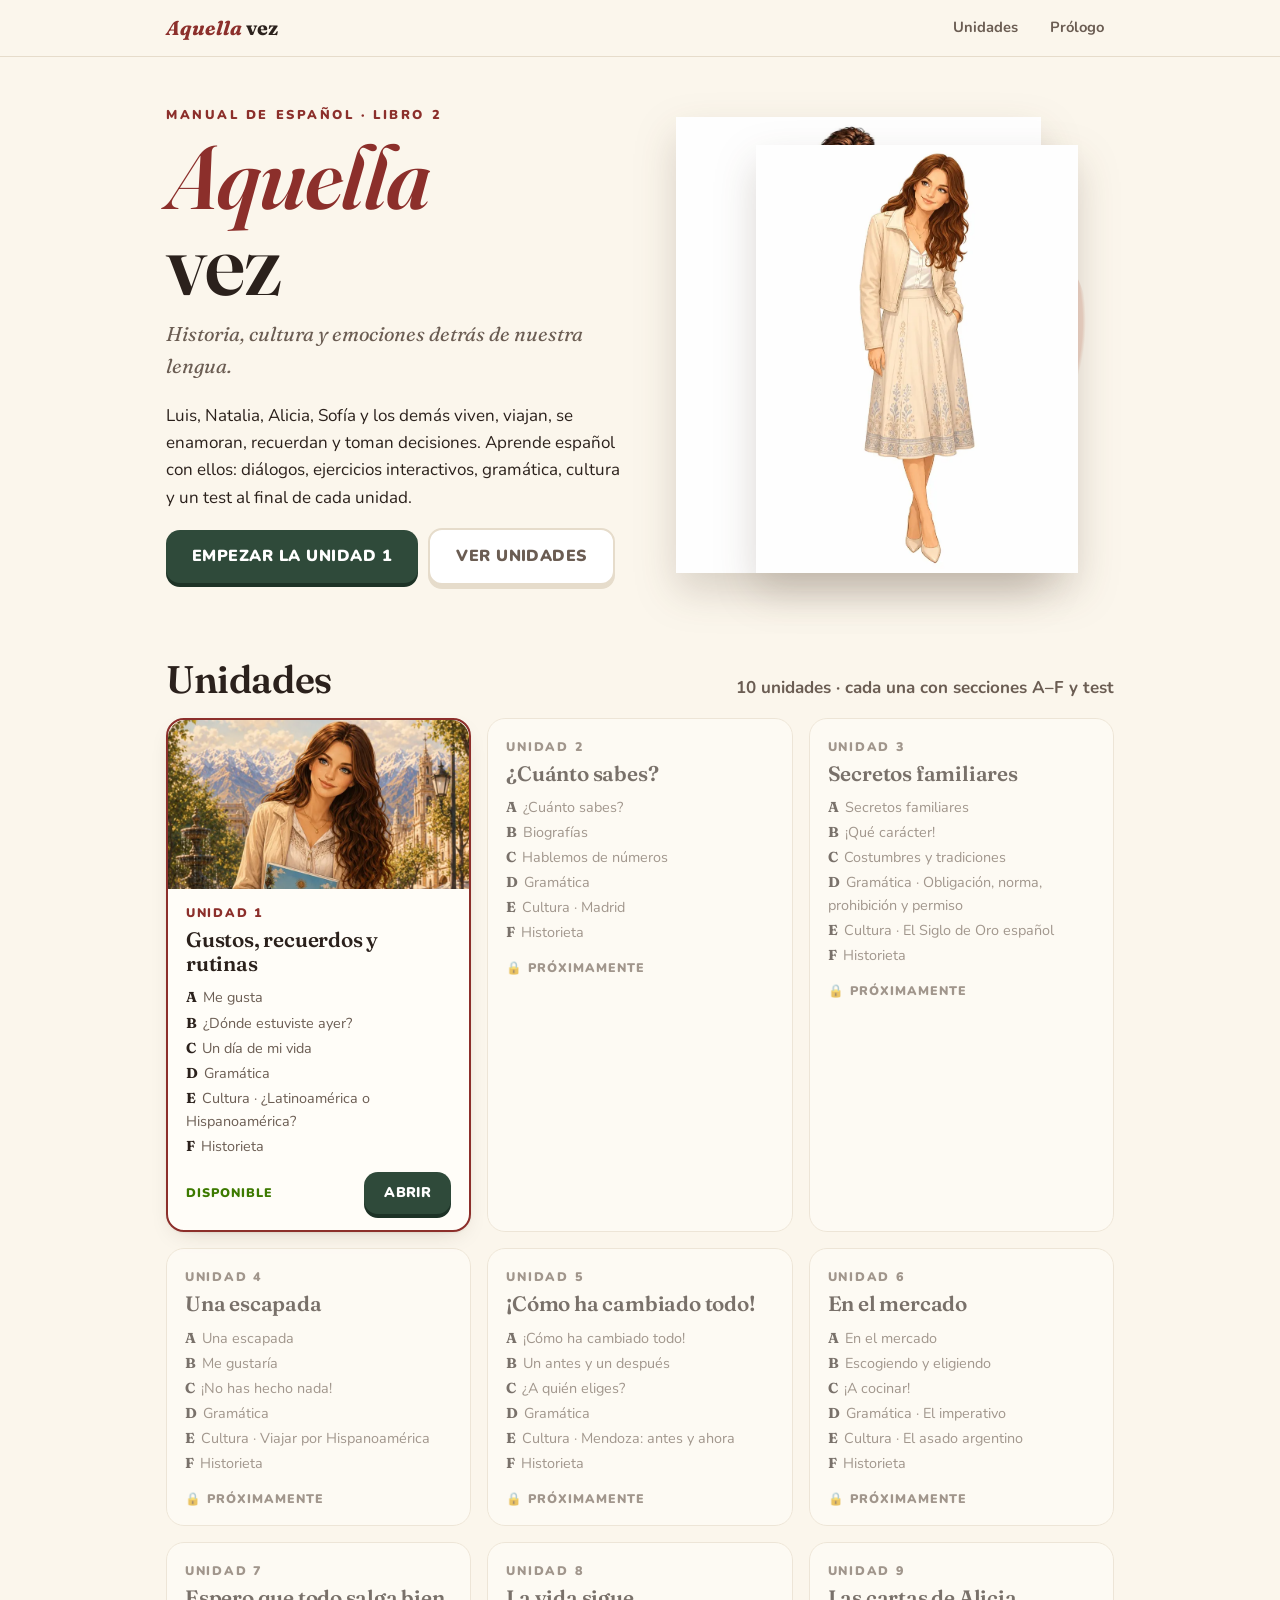
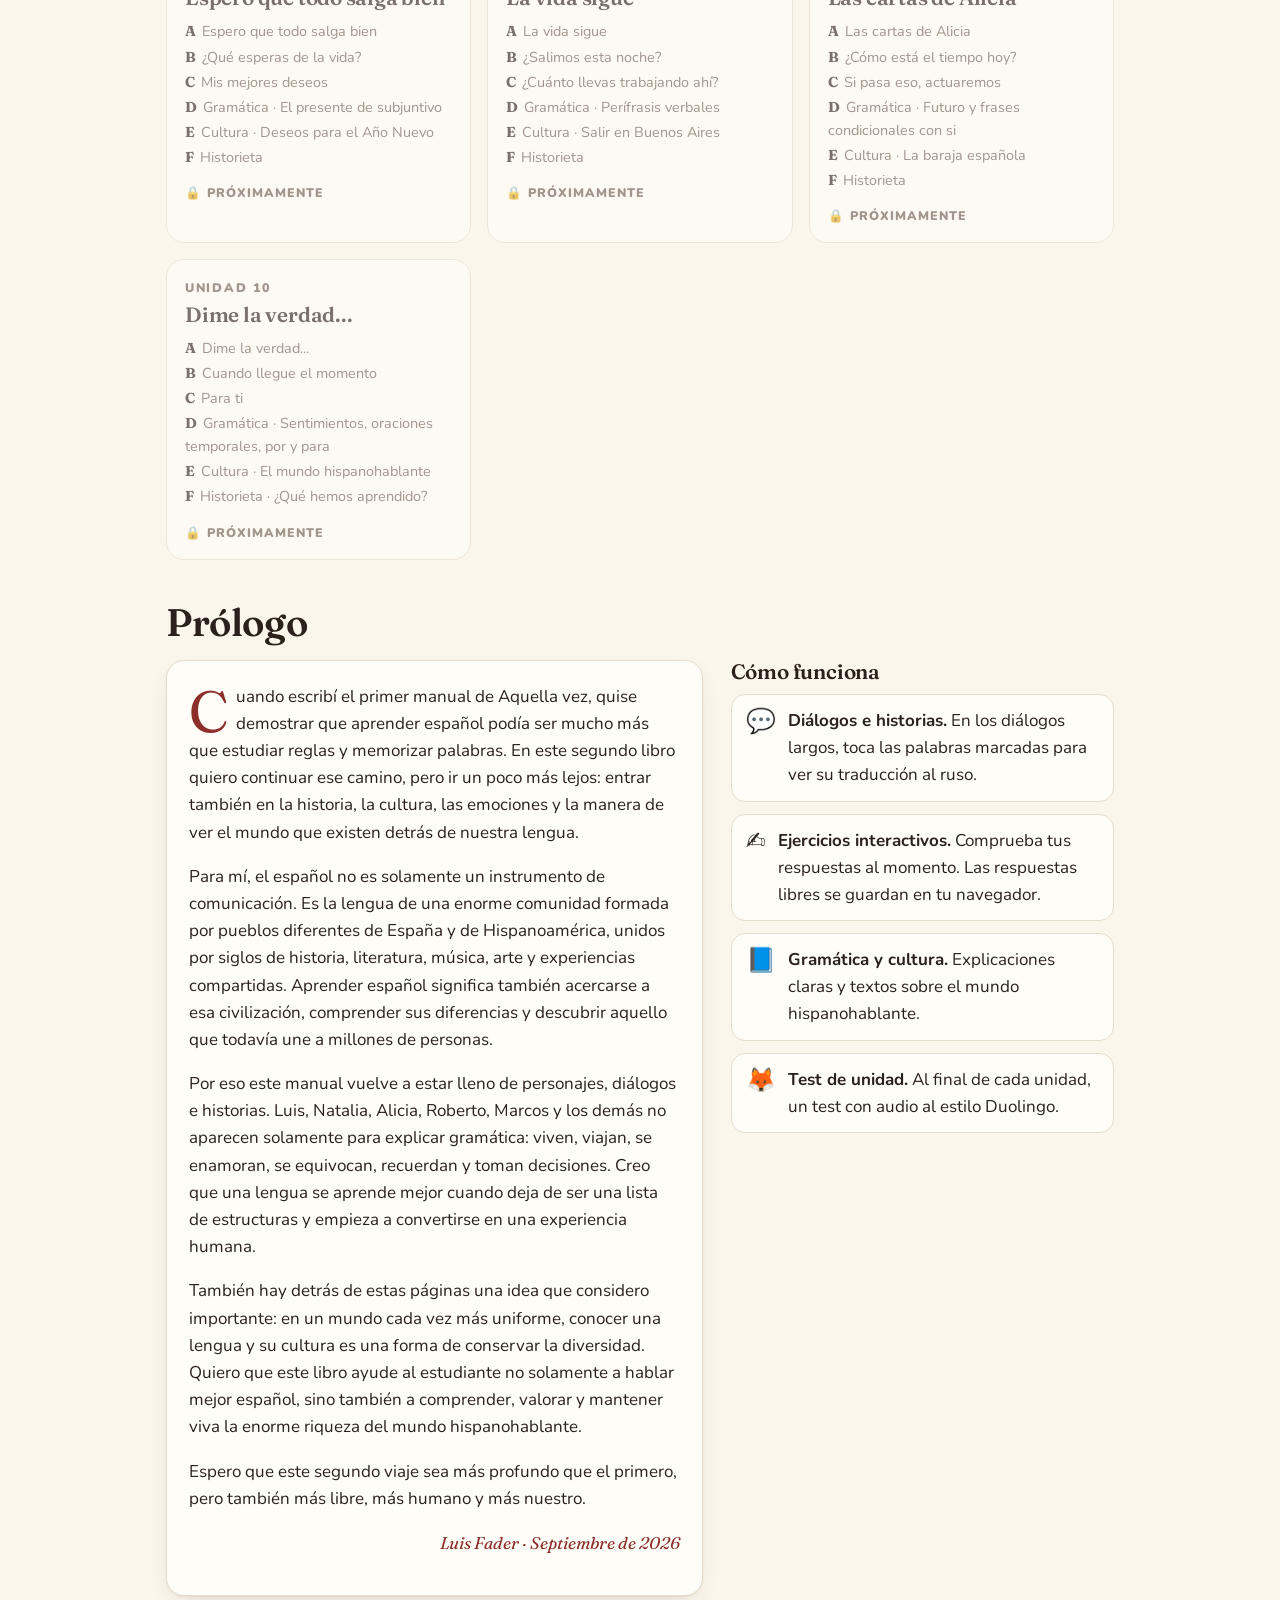
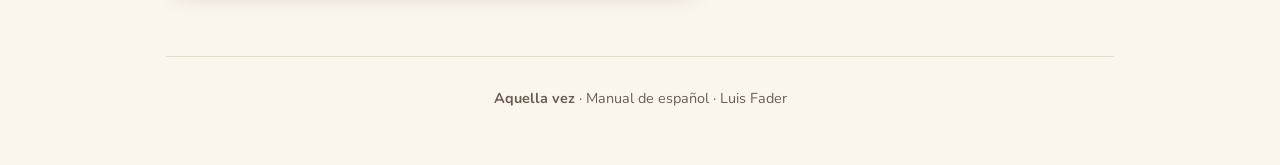
==== commit ac54d89d: "Versión rusa: traducciones solo al ruso y audio solo en español de EE. UU. - Diálogo B: la traducció" ====
--- a/index.html
+++ b/index.html
@@ -102,7 +102,7 @@
       <div>
         <h3 style="font-size:1.3rem">Cómo funciona</h3>
         <ul class="como">
-          <li><span class="ico">💬</span><span><b>Diálogos e historias.</b> En los diálogos largos, toca las palabras marcadas para ver su traducción al ruso, inglés, italiano y serbio.</span></li>
+          <li><span class="ico">💬</span><span><b>Diálogos e historias.</b> En los diálogos largos, toca las palabras marcadas para ver su traducción al ruso.</span></li>
           <li><span class="ico">✍️</span><span><b>Ejercicios interactivos.</b> Comprueba tus respuestas al momento. Las respuestas libres se guardan en tu navegador.</span></li>
           <li><span class="ico">📘</span><span><b>Gramática y cultura.</b> Explicaciones claras y textos sobre el mundo hispanohablante.</span></li>
           <li><span class="ico">🦊</span><span><b>Test de unidad.</b> Al final de cada unidad, un test con audio al estilo Duolingo.</span></li>
